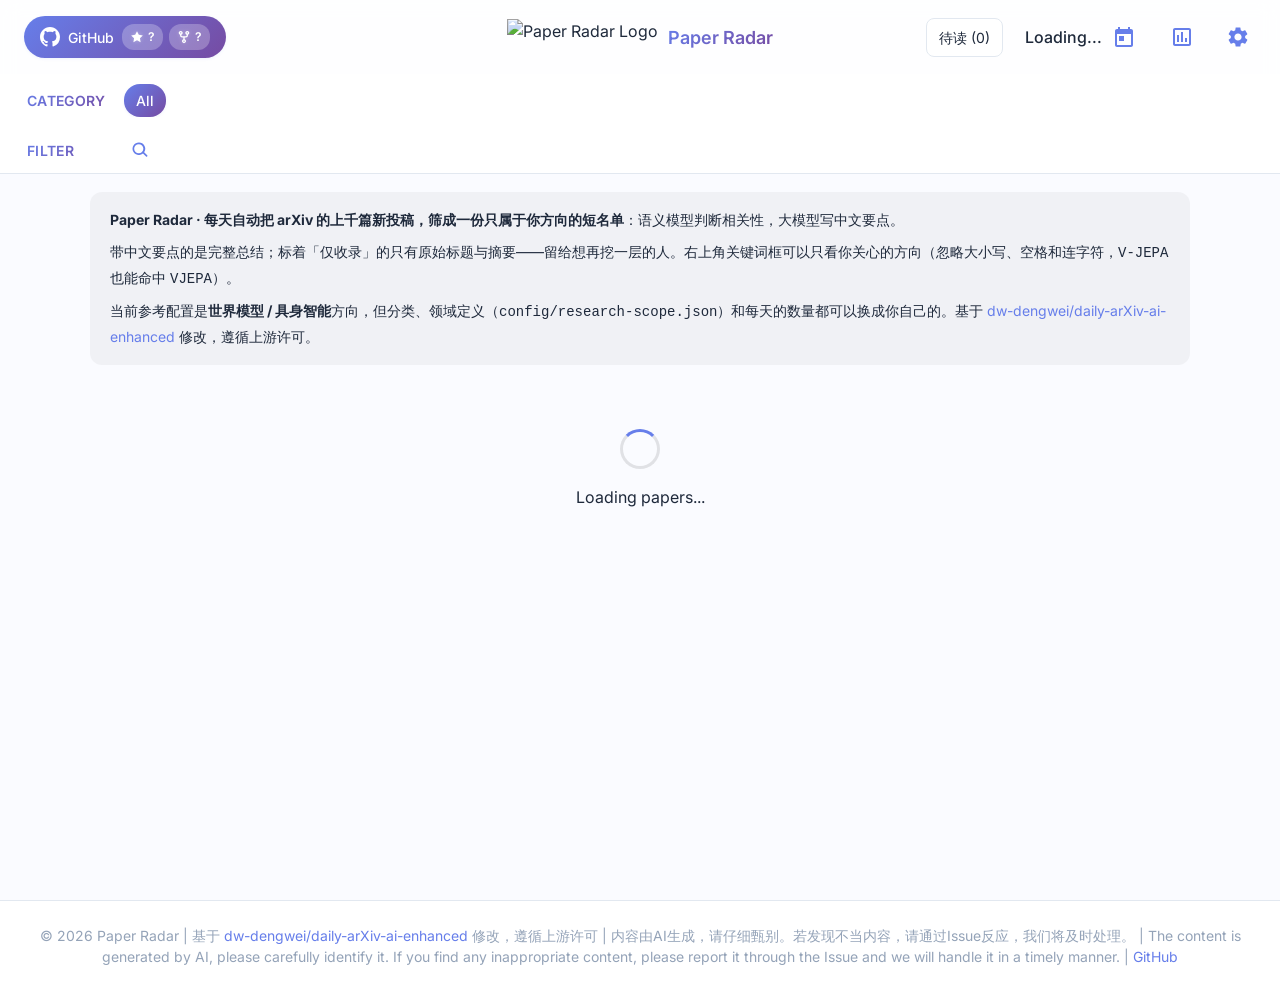
==== index.html @ 8d4061c7 "feat: Zotero batch export with preserved bibliography metadata and JSON backups" ====
<!DOCTYPE html>
<html lang="zh-CN">
<head>
    <meta charset="UTF-8">
    <meta name="viewport" content="width=device-width, initial-scale=1.0">
    <meta name="description" content="daily arxiv ai-enhanced">
    <title>Paper Radar · 每日 arXiv 精选</title>
    <link rel="icon" type="image/png" href="assets/logo2-removebg-preview.png">
    <link rel="shortcut icon" type="image/png" href="assets/logo2-removebg-preview.png">
    <link rel="stylesheet" href="css/styles.css">
    <link rel="stylesheet" href="css/reading-list.css?v=1">
    <link rel="stylesheet" href="https://fonts.googleapis.com/css2?family=Inter:wght@300;400;500;600;700&display=swap">
    <link rel="stylesheet" href="https://cdn.jsdelivr.net/npm/flatpickr/dist/flatpickr.min.css">
    <script src="https://cdn.jsdelivr.net/npm/flatpickr"></script>

    <!-- Authentication Scripts -->
    <script src="js/auth-config.js"></script>
    <script src="js/auth.js"></script>
    <!-- Data Source Configuration -->
    <script src="js/data-config.js"></script>
    <script>
        // Check authentication on page load
        Auth.requireAuth();

        // Show logout button only if password protection is enabled
        document.addEventListener('DOMContentLoaded', function() {
            const logoutButton = document.getElementById('logoutButton');
            if (logoutButton && Auth.isPasswordEnabled()) {
                logoutButton.style.display = '';
            }
        });
    </script>

    <script>
        window.onerror = function(message, source, lineno, colno, error) {
            const errorDiv = document.createElement('div');
            errorDiv.style.position = 'fixed';
            errorDiv.style.bottom = '10px';
            errorDiv.style.left = '10px';
            errorDiv.style.backgroundColor = 'rgba(255, 0, 0, 0.8)';
            errorDiv.style.color = 'white';
            errorDiv.style.padding = '10px';
            errorDiv.style.borderRadius = '5px';
            errorDiv.style.zIndex = '10000';
            errorDiv.style.maxWidth = '80%';
            errorDiv.textContent = `错误: ${message} (${source}:${lineno}:${colno})`;
            document.body.appendChild(errorDiv);
            
            setTimeout(() => errorDiv.remove(), 5000);
            
            return false;
        };
    </script>
</head>
<body>
    <div class="app-container">
        <header>
            <div class="header-content">
                <div class="header-left">
                    <a href="https://github.com/lai1z/Paper-Radar" target="_blank" class="github-button">
                        <svg height="20" width="20" viewBox="0 0 16 16" fill="currentColor" xmlns="http://www.w3.org/2000/svg">
                            <path fill-rule="evenodd" d="M8 0C3.58 0 0 3.58 0 8c0 3.54 2.29 6.53 5.47 7.59.4.07.55-.17.55-.38 0-.19-.01-.82-.01-1.49-2.01.37-2.53-.49-2.69-.94-.09-.23-.48-.94-.82-1.13-.28-.15-.68-.52-.01-.53.63-.01 1.08.58 1.23.82.72 1.21 1.87.87 2.33.66.07-.52.28-.87.51-1.07-1.78-.2-3.64-.89-3.64-3.95 0-.87.31-1.59.82-2.15-.08-.2-.36-1.02.08-2.12 0 0 .67-.21 2.2.82.64-.18 1.32-.27 2-.27.68 0 1.36.09 2 .27 1.53-1.04 2.2-.82 2.2-.82.44 1.1.16 1.92.08 2.12.51.56.82 1.27.82 2.15 0 3.07-1.87 3.75-3.65 3.95.29.25.54.73.54 1.48 0 1.07-.01 1.93-.01 2.2 0 .21.15.46.55.38A8.013 8.013 0 0016 8c0-4.42-3.58-8-8-8z"></path>
                        </svg>
                        <span class="github-text">GitHub</span>
                        <div class="github-stats">
                            <div class="star-badge">
                                <svg width="14" height="14" viewBox="0 0 24 24" fill="currentColor">
                                    <path d="M12 2l3.09 6.26L22 9.27l-5 4.87 1.18 6.88L12 17.77l-6.18 3.25L7 14.14 2 9.27l6.91-1.01L12 2z"/>
                                </svg>
                                <span class="star-count" id="starCount">-</span>
                            </div>
                            <div class="fork-badge">
                                <svg width="14" height="14" viewBox="0 0 16 16" fill="currentColor">
                                    <path d="M5 5.372v.878c0 .414.336.75.75.75h4.5a.75.75 0 0 0 .75-.75v-.878a2.25 2.25 0 1 1 1.5 0v.878a2.25 2.25 0 0 1-2.25 2.25h-1.5v2.128a2.251 2.251 0 1 1-1.5 0V8.5h-1.5A2.25 2.25 0 0 1 3.5 6.25v-.878a2.25 2.25 0 1 1 1.5 0ZM5 3.25a.75.75 0 1 0-1.5 0 .75.75 0 0 0 1.5 0Zm6.75.75a.75.75 0 1 0 0-1.5.75.75 0 0 0 0 1.5Zm-3 8.75a.75.75 0 1 0-1.5 0 .75.75 0 0 0 1.5 0Z"/>
                                </svg>
                                <span class="fork-count" id="forkCount">-</span>
                            </div>
                        </div>
                    </a>
                </div>
                
                <div class="header-center">
                    <a href="index.html" class="site-logo">
                        <img src="assets/logo2-removebg-preview.png" alt="Paper Radar Logo" class="logo-image">
                        <span class="site-title">Paper Radar</span>
                    </a>
                </div>
                
                <div class="header-controls">
                    <div class="date-selector">
                        <div class="date-display">
                            <span id="currentDate">Loading...</span>
                            <button id="calendarButton" class="icon-button">
                                <svg width="24" height="24" viewBox="0 0 24 24" fill="none" xmlns="http://www.w3.org/2000/svg">
                                    <path d="M19 4H18V2H16V4H8V2H6V4H5C3.89 4 3.01 4.9 3.01 6L3 20C3 21.1 3.89 22 5 22H19C20.1 22 21 21.1 21 20V6C21 4.9 20.1 4 19 4ZM19 20H5V9H19V20ZM7 11H12V16H7V11Z" fill="currentColor"/>
                                </svg>
                            </button>
                        </div>
                    </div>
                    <a href="statistic.html" class="icon-button" title="Statistics">
                        <svg width="24" height="24" viewBox="0 0 24 24" fill="none" xmlns="http://www.w3.org/2000/svg">
                            <path d="M9 17H7V10H9V17ZM13 17H11V7H13V17ZM17 17H15V13H17V17ZM19 19H5V5H19V19.1V19ZM19 3H5C3.9 3 3 3.9 3 5V19C3 20.1 3.9 21 5 21H19C20.1 21 21 20.1 21 19V5C21 3.9 20.1 3 19 3Z" fill="currentColor"/>
                        </svg>
                    </a>
                    <a href="settings.html" class="icon-button" title="Settings">
                        <svg width="24" height="24" viewBox="0 0 24 24" fill="none" xmlns="http://www.w3.org/2000/svg">
                            <path d="M19.14 12.94c.04-.3.06-.61.06-.94 0-.32-.02-.64-.07-.94l2.03-1.58c.18-.14.23-.41.12-.61l-1.92-3.32c-.12-.22-.37-.29-.59-.22l-2.39.96c-.5-.38-1.03-.7-1.62-.94l-.36-2.54c-.04-.24-.24-.41-.48-.41h-3.84c-.24 0-.43.17-.47.41l-.36 2.54c-.59.24-1.13.57-1.62.94l-2.39-.96c-.22-.08-.47 0-.59.22L2.74 8.87c-.12.21-.08.47.12.61l2.03 1.58c-.05.3-.09.63-.09.94s.02.64.07.94l-2.03 1.58c-.18.14-.23.41-.12.61l1.92 3.32c.12.22.37.29.59.22l2.39-.96c.5.38 1.03.7 1.62.94l.36 2.54c.05.24.24.41.48.41h3.84c.24 0 .44-.17.47-.41l.36-2.54c.59-.24 1.13-.56 1.62-.94l2.39.96c.22.08.47 0 .59-.22l1.92-3.32c.12-.22.07-.47-.12-.61l-2.01-1.58zM12 15.6c-1.98 0-3.6-1.62-3.6-3.6s1.62-3.6 3.6-3.6 3.6 1.62 3.6 3.6-1.62 3.6-3.6 3.6z" fill="currentColor"/>
                        </svg>
                    </a>
                    <button id="logoutButton" onclick="Auth.logout()" class="icon-button" title="Logout" style="border: none; background: transparent; cursor: pointer; color: #e74c3c; display: none;">
                        <svg width="24" height="24" viewBox="0 0 24 24" fill="none" xmlns="http://www.w3.org/2000/svg">
                            <path d="M17 7L15.59 8.41L18.17 11H8V13H18.17L15.59 15.59L17 17L22 12L17 7ZM4 5H12V3H4C2.9 3 2 3.9 2 5V19C2 20.1 2.9 21 4 21H12V19H4V5Z" fill="currentColor"/>
                        </svg>
                    </button>
                    <!-- <div class="view-controls">
                        <button id="toggleView" class="button">
                            <span class="view-icon">
                                <svg width="24" height="24" viewBox="0 0 24 24" fill="none" xmlns="http://www.w3.org/2000/svg">
                                    <path d="M4 11H9V5H4V11ZM4 18H9V12H4V18ZM10 18H15V12H10V18ZM16 18H21V12H16V18ZM10 11H15V5H10V11ZM16 5V11H21V5H16Z" fill="currentColor"/>
                                </svg>
                            </span>
                            <span>View</span>
                        </button>
                    </div> -->
                </div>
            </div>
            <div class="category-nav">
                <div class="category-label-container">
                    <span class="category-nav-label">Category</span>
                    <div class="category-scroll">
                        <button class="category-button active" data-category="all">All</button>
                        <!-- 分类按钮将通过 JavaScript 动态生成 -->
                    </div>
                </div>
                <!-- Filter Tag Container -->
                <div class="filter-label-container">
                    <span class="filter-nav-label">Filter</span>
                    <!-- Text Search (magnifier-triggered) -->
                    <div id="textSearchContainer" class="text-search">
                        <button id="textSearchToggle" class="icon-button" title="Search">
                            <svg width="20" height="20" viewBox="0 0 24 24" fill="none" xmlns="http://www.w3.org/2000/svg">
                                <path d="M10.5 3a7.5 7.5 0 105.07 13.07l3.68 3.68a1 1 0 001.41-1.41l-3.68-3.68A7.5 7.5 0 0010.5 3zm0 2a5.5 5.5 0 110 11 5.5 5.5 0 010-11z" fill="currentColor"/>
                            </svg>
                        </button>
                        <div class="search-input-wrapper" style="display: none;">
                            <input id="textSearchInput" type="text" placeholder="Type to search..." aria-label="Search" />
                            <button id="textSearchClear" class="clear-x" title="Clear" style="display: none;">×</button>
                        </div>
                    </div>
                    <div class="filter-scroll" id="filterTags">
                        <!-- Authors and Keywords will be dynamically added here -->
                    </div>
                </div>
            </div>
        </header>

        <!-- 项目介绍 / Project intro -->
        <section class="project-intro" style="max-width: 1100px; margin: 18px auto 0; padding: 16px 20px; border-radius: 12px; background: rgba(127,127,127,0.08); line-height: 1.7; font-size: 14px;">
            <p style="margin: 0 0 8px;"><strong>Paper Radar · 每天自动把 arXiv 的上千篇新投稿，筛成一份只属于你方向的短名单</strong>：语义模型判断相关性，大模型写中文要点。</p>
            <p style="margin: 0 0 8px;">带中文要点的是完整总结；标着「仅收录」的只有原始标题与摘要——留给想再挖一层的人。右上角关键词框可以只看你关心的方向（忽略大小写、空格和连字符，<code>V-JEPA</code> 也能命中 <code>VJEPA</code>）。</p>
            <p style="margin: 0;">当前参考配置是<strong>世界模型 / 具身智能</strong>方向，但分类、领域定义（<code>config/research-scope.json</code>）和每天的数量都可以换成你自己的。基于 <a href="https://github.com/dw-dengwei/daily-arXiv-ai-enhanced" target="_blank" rel="noopener">dw-dengwei/daily-arXiv-ai-enhanced</a> 修改，遵循上游许可。</p>
        </section>

        <main>
            <div class="date-picker-modal" id="datePickerModal">
                <div class="date-picker-content">
                    <div class="date-picker-body">
                        <h3 class="date-picker-title">Select Date</h3>
                        <div class="flatpickr-container">
                            <input type="text" id="datepicker" placeholder="Select Date" data-input>
                        </div>
                        <div class="date-range-selector">
                            <span class="toggle-label">Range</span>
                            <label class="toggle-switch">
                                <input type="checkbox" id="dateRangeMode">
                                <span class="toggle-slider"></span>
                            </label>
                        </div>
                    </div>
                </div>
            </div>

            <div class="paper-container" id="paperContainer">
                <div class="loading-container">
                    <div class="loading-spinner"></div>
                    <p>Loading papers...</p>
                </div>
            </div>
        </main>

        <div class="paper-modal" id="paperModal">
            <div class="paper-modal-content">
                <div class="paper-modal-header">
                    <h2 id="modalTitle">Details</h2>
                    <button id="closeModal" class="icon-button">
                        <svg width="24" height="24" viewBox="0 0 24 24" fill="none" xmlns="http://www.w3.org/2000/svg">
                            <path d="M19 6.41L17.59 5L12 10.59L6.41 5L5 6.41L10.59 12L5 17.59L6.41 19L12 13.41L17.59 19L19 17.59L13.41 12L19 6.41Z" fill="currentColor"/>
                        </svg>
                    </button>
                </div>
                <div class="paper-modal-body" id="modalBody">
                </div>
                <div class="paper-modal-footer">
                    <div class="paper-navigation">
                        <span class="navigation-hint">← → to navigate • space for random</span>
                        <span id="paperPosition" class="paper-position">-</span>
                    </div>
                    <div class="paper-modal-buttons">
                    <a id="kimiChatLink" href="#" target="_blank" class="button icon-button" title="Open in KimiChat">
                        <svg width="24" height="24" viewBox="0 0 24 24" fill="none" xmlns="http://www.w3.org/2000/svg">
                            <text x="4" y="17" fill="#a42c25" font-family="Arial" font-weight="bold" font-size="14">AI</text>
                        </svg>
                    </a>
                    <a id="pdfLink" href="#" target="_blank" class="button icon-button" title="Open PDF">
                        <svg width="24" height="24" viewBox="0 0 24 24" fill="none" xmlns="http://www.w3.org/2000/svg">
                            <path d="M20 2H8C6.9 2 6 2.9 6 4V16C6 17.1 6.9 18 8 18H20C21.1 18 22 17.1 22 16V4C22 2.9 21.1 2 20 2ZM20 16H8V4H20V16ZM4 6H2V20C2 21.1 2.9 22 4 22H18V20H4V6ZM16 12V9C16 8.45 15.55 8 15 8H13V13H15C15.55 13 16 12.55 16 12ZM14 9H15V12H14V9ZM18 11H19V10H18V9H19V8H17V13H18V11ZM10 11H11C11.55 11 12 10.55 12 10V9C12 8.45 11.55 8 11 8H9V13H10V11ZM10 9H11V10H10V9Z" fill="#a42c25"/>
                        </svg>
                    </a>
                    <a id="htmlLink" href="#" target="_blank" class="button icon-button" title="Open HTML">
                        <svg width="24" height="24" viewBox="0 0 24 24" fill="none" xmlns="http://www.w3.org/2000/svg">
                            <path d="M7 17L3 12L7 7M17 17L21 12L17 7M14 5L10 19" stroke="#a42c25" stroke-width="2" stroke-linecap="round" stroke-linejoin="round"/>
                        </svg>
                    </a>
                    <a id="githubLink" href="#" target="_blank" class="button icon-button" title="Open GitHub" style="display: none;">
                        <svg width="24" height="24" viewBox="0 0 24 24" fill="none" xmlns="http://www.w3.org/2000/svg">
                            <path fill-rule="evenodd" clip-rule="evenodd" d="M12 2C6.477 2 2 6.484 2 12.017c0 4.425 2.865 8.18 6.839 9.504.5.092.682-.217.682-.483 0-.237-.008-.868-.013-1.703-2.782.605-3.369-1.343-3.369-1.343-.454-1.158-1.11-1.466-1.11-1.466-.908-.62.069-.608.069-.608 1.003.07 1.531 1.032 1.531 1.032.892 1.53 2.341 1.088 2.91.832.092-.647.35-1.088.636-1.338-2.22-.253-4.555-1.113-4.555-4.951 0-1.093.39-1.988 1.029-2.688-.103-.253-.446-1.272.098-2.65 0 0 .84-.27 2.75 1.026A9.564 9.564 0 0112 6.844c.85.004 1.705.115 2.504.337 1.909-1.296 2.747-1.027 2.747-1.027.546 1.379.202 2.398.1 2.651.64.7 1.028 1.595 1.028 2.688 0 3.848-2.339 4.695-4.566 4.943.359.309.678.92.678 1.855 0 1.338-.012 2.419-.012 2.747 0 .268.18.58.688.482A10.019 10.019 0 0022 12.017C22 6.484 17.522 2 12 2z" fill="#a42c25"/>
                        </svg>
                    </a>
                    <a id="paperLink" href="#" target="_blank" class="button icon-button primary" title="Open in arXiv">
                        <svg width="24" height="24" viewBox="0 0 246.978 110.119" fill="none" xmlns="http://www.w3.org/2000/svg">
                            <path d="M134.811 46.23l24.36-29.89c1.492-1.989 2.2-3.03 1.492-4.723a5.142 5.142 0 0 0-4.481-3.161h0a4.024 4.024 0 0 0-3.008 1.108L127.035 37.824zM168.108 102.071l-32.363-38.283-.972 1.033-7.789-9.214-7.743-9.357-4.695 5.076a4.769 4.769 0 0 0 .015 6.53l47.786 51.074a3.913 3.913 0 0 0 3.137 1.192 4.394 4.394 0 0 0 4.027-2.818c.724-1.73-.076-3.441-1.403-5.233zM121.05 64.817l6.052 6.485-26.553 28.128a2.98 2.98 0 0 1-2.275 1.194 3.449 3.449 0 0 1-3.241-2.144c-.513-1.231.166-3.15 1.122-4.168l.023-.024.021-.026 24.851-29.448m-.047-1.882l-25.76 30.524c-1.286 1.372-2.084 3.777-1.365 5.5a4.705 4.705 0 0 0 4.4 2.914 4.191 4.191 0 0 0 3.161-1.563l27.382-29.007-7.814-8.372zM69.406 31.884c1.859 0 3.1 1.24 3.985 3.453 1.062-2.213 2.568-3.453 4.694-3.453h14.878a4.062 4.062 0 0 1 4.074 4.074v7.828c0 2.656-1.327 4.074-4.074 4.074-2.656 0-4.074-1.418-4.074-4.074V40.03H78.35a2.411 2.411 0 0 0-2.656 2.745v27.188h10.007c2.658 0 4.074 1.329 4.074 4.074s-1.416 4.074-4.074 4.074H59.311c-2.659 0-3.986-1.328-3.986-4.074s1.327-4.074 3.986-4.074h8.236V40.03h-7.263c-2.656 0-3.985-1.329-3.985-4.074 0-2.658 1.329-4.074 3.985-4.074zM181.068 31.884c2.656 0 4.074 1.416 4.074 4.074v34.007h10.1c2.746 0 4.074 1.329 4.074 4.074s-1.328 4.074-4.074 4.074h-28.607c-2.656 0-4.074-1.328-4.074-4.074s1.418-4.074 4.074-4.074h10.362V40.03h-8.533c-2.744 0-4.073-1.329-4.073-4.074 0-2.658 1.329-4.074 4.073-4.074zm4.22-17.615a5.859 5.859 0 1 1-5.819-5.819 5.9 5.9 0 0 1 5.819 5.819zM246.978 35.958a4.589 4.589 0 0 1-.267 1.594L231.835 75.63a3.722 3.722 0 0 1-3.721 2.48h-5.933a3.689 3.689 0 0 1-3.808-2.48l-15.055-38.081a3.23 3.23 0 0 1-.355-1.594 4.084 4.084 0 0 1 4.164-4.074 3.8 3.8 0 0 1 3.718 2.656l14.348 36.134 13.9-36.134a3.8 3.8 0 0 1 3.72-2.656 4.084 4.084 0 0 1 4.165 4.077zM32.445 31.884c5.018 0 8.206 3.312 8.206 8.4v37.831H5.143A4.813 4.813 0 0 1 0 73.186V60.157a8.256 8.256 0 0 1 7-8.148l25.507-3.572v-8.4H4.141A4.014 4.014 0 0 1 0 35.958c0-2.87 2.143-4.074 4.355-4.074zm.059 38.081V56.672l-24.354 3.4v9.9zM90.373 1.25h.077c1 .024 2.236 1.245 2.589 1.669l.023.028.024.026 46.664 50.433a3.173 3.173 0 0 1-.034 4.336l-4.893 5.2-6.876-8.134L88.487 7.13c-1.508-2.166-1.617-2.836-1.191-3.858a3.353 3.353 0 0 1 3.077-2.02m0-1.25a4.606 4.606 0 0 0-4.231 2.789c-.705 1.692-.2 2.88 1.349 5.1l39.493 47.722 7.789 9.214 5.853-6.221a4.417 4.417 0 0 0 .042-6.042L94.004 2.13S92.291.05 90.48.006z" fill="#a42c25"/>
                        </svg>
                    </a>
                    </div>
                </div>
            </div>
        </div>
    </div>
    
    <footer>
        <div class="footer-content">
            <p>&copy; 2026 Paper Radar | 基于 <a href="https://github.com/dw-dengwei/daily-arXiv-ai-enhanced" target="_blank">dw-dengwei/daily-arXiv-ai-enhanced</a> 修改，遵循上游许可 | 内容由AI生成，请仔细甄别。若发现不当内容，请通过Issue反应，我们将及时处理。 | The content is generated by AI, please carefully identify it. If you find any inappropriate content, please report it through the Issue and we will handle it in a timely manner. | <a href="https://github.com/lai1z/Paper-Radar" target="_blank">GitHub</a></p>
        </div>
    </footer>

    <!-- 回到顶部按钮 -->
    <button id="backToTop" class="back-to-top" title="back to top">
        <svg width="24" height="24" viewBox="0 0 24 24" fill="none" xmlns="http://www.w3.org/2000/svg">
            <path d="M7 14L12 9L17 14" stroke="currentColor" stroke-width="2" stroke-linecap="round" stroke-linejoin="round"/>
        </svg>
    </button>

    <script src="js/zotero-export.js?v=1"></script>
    <script src="js/reading-list.js?v=zotero-1"></script>
    <script src="js/app.js?v=zotero-1"></script>
</body>
</html>
---- css/styles.css ----
/* 基础样式 */
:root {
  --primary-color: #667eea;
  --secondary-color: #764ba2;
  --accent-color: #6d2dad;
  --gradient-primary: linear-gradient(135deg, #667eea 0%, #764ba2 100%);
  --gradient-light: linear-gradient(135deg, #e0e7ff 0%, #f3e8ff 100%);
  --background-color: #fafbff;
  --card-bg-color: #ffffff;
  --background-hover: #f1f5f9;
  --text-color: #1e293b;
  --text-secondary: #475569;
  --text-tertiary: #94a3b8;
  --border-color: #e2e8f0;
  --border-accent: rgba(102, 126, 234, 0.2);
  --shadow-sm: 0 1px 3px rgba(102, 126, 234, 0.1);
  --shadow-md: 0 4px 15px rgba(102, 126, 234, 0.15);
  --shadow-lg: 0 8px 25px rgba(102, 126, 234, 0.2);
  --radius-sm: 8px;
  --radius-md: 12px;
  --transition: all 0.2s ease;
  --match-highlight: rgba(255, 223, 77, 0.22); /* 更明显的浅黄色背景 */
  --gold-color: #ffd700;
  --gold-dark: #d4af37;
  --gold-gradient: linear-gradient(135deg, #ffd700 0%, #d4af37 100%);
  --author-color: #10b981;
  --author-gradient: linear-gradient(135deg, #10b981 0%, #059669 100%);
  --keyword-color: #8b5cf6;
  --keyword-gradient: linear-gradient(135deg, #8b5cf6 0%, #7c3aed 100%);
}

* {
  margin: 0;
  padding: 0;
  box-sizing: border-box;
}

body {
  font-family: 'Inter', -apple-system, BlinkMacSystemFont, 'Segoe UI', Roboto, Helvetica, Arial, sans-serif;
  background-color: var(--background-color);
  color: var(--text-color);
  line-height: 1.5;
  -webkit-font-smoothing: antialiased;
  -moz-osx-font-smoothing: grayscale;
}

a {
  color: var(--primary-color);
  text-decoration: none;
}

a:hover {
  text-decoration: underline;
}

button {
  cursor: pointer;
  border: none;
  background: none;
  font: inherit;
  color: inherit;
}

.button {
  display: inline-flex;
  align-items: center;
  justify-content: center;
  gap: 8px;
  padding: 8px 16px;
  border-radius: var(--radius-sm);
  font-weight: 500;
  transition: var(--transition);
  background-color: var(--background-hover);
}

.button:hover {
  background-color: var(--border-color);
}

.button.primary {
  background: var(--gradient-primary);
  color: white;
  box-shadow: var(--shadow-sm);
}

.button.primary:hover {
  box-shadow: var(--shadow-md);
  transform: translateY(-1px);
}

.icon-button {
  display: flex;
  align-items: center;
  justify-content: center;
  width: 36px;
  height: 36px;
  border-radius: 50%;
  transition: var(--transition);
  color: var(--primary-color);
}

.icon-button:hover {
  background-color: rgba(102, 126, 234, 0.1);
}

/* 视图控制按钮样式 */
.view-controls {
  display: flex;
  align-items: center;
  gap: 4px;
}

.view-icon {
  display: flex;
  align-items: center;
  justify-content: center;
  margin-right: 2px;
  color: var(--primary-color);
  font-size: 14px;
}

.view-controls .button {
  border: 1px solid var(--border-accent);
  background-color: rgba(102, 126, 234, 0.05);
  padding: 4px 10px;
  font-size: 13px;
}

.view-controls .button:hover {
  background-color: rgba(102, 126, 234, 0.1);
}

.view-controls .button.active {
  background-color: rgba(102, 126, 234, 0.15);
  border-color: var(--primary-color);
  color: var(--primary-color);
  font-weight: 500;
}

/* 布局容器 */
.app-container {
  display: flex;
  flex-direction: column;
  min-height: 100vh;
}

/* 页头 */
header {
  position: sticky;
  top: 0;
  z-index: 100;
  background-color: rgba(255, 255, 255, 0.8);
  backdrop-filter: blur(10px);
  -webkit-backdrop-filter: blur(10px);
  border-bottom: 1px solid var(--border-color);
}

.header-content {
  display: flex;
  justify-content: space-between;
  align-items: center;
  padding: 16px 24px;
  max-width: 1440px;
  margin: 0 auto;
  width: 100%;
}

.header-left {
  display: flex;
  align-items: center;
  gap: 16px;
}

.header-center {
  display: flex;
  align-items: center;
  justify-content: center;
  position: absolute;
  left: 50%;
  transform: translateX(-50%);
}

.site-logo {
  display: flex;
  align-items: center;
  gap: 10px;
  text-decoration: none !important;
  color: var(--text-color);
  transition: var(--transition);
}

.site-logo:hover {
  text-decoration: none;
  opacity: 0.9;
}

.logo-image {
  height: 36px;
  width: auto;
}

.site-title {
  font-size: 18px;
  font-weight: 600;
  background: var(--gradient-primary);
  -webkit-background-clip: text;
  -webkit-text-fill-color: transparent;
  background-clip: text;
}

.header-content h1 {
  font-size: 20px;
  font-weight: 600;
}

.github-button {
  display: flex;
  align-items: center;
  gap: 8px;
  padding: 8px 16px;
  border-radius: 24px;
  background: var(--gradient-primary);
  color: white;
  font-size: 14px;
  font-weight: 500;
  transition: var(--transition);
  text-decoration: none !important;
  box-shadow: var(--shadow-sm);
}

.github-button:hover {
  background: var(--gradient-primary);
  text-decoration: none !important;
  transform: translateY(-1px);
  color: white;
  box-shadow: var(--shadow-md);
}

.github-button svg {
  fill: white;
}

.github-text {
  font-weight: 500;
}

.github-stats {
  display: flex;
  gap: 6px;
}

.star-badge,
.fork-badge {
  display: flex;
  align-items: center;
  gap: 4px;
  background-color: rgba(255, 255, 255, 0.25);
  border-radius: 12px;
  padding: 4px 8px;
  font-size: 12px;
  font-weight: 600;
}

.star-badge svg {
  fill: white;
  filter: drop-shadow(0 0 2px rgba(255, 255, 255, 0.3));
}

.fork-badge svg {
  fill: white;
  filter: drop-shadow(0 0 2px rgba(255, 255, 255, 0.3));
}

.star-count,
.fork-count {
  color: white;
  font-weight: 600;
}

.header-controls {
  display: flex;
  align-items: center;
  gap: 20px;
}

.date-selector {
  display: flex;
  align-items: center;
  gap: 8px;
  border-radius: var(--radius-sm);
  padding: 2px;
}

.date-display {
  display: flex;
  align-items: center;
  gap: 4px;
  font-weight: 500;
  color: var(--text-color);
}

/* 类别导航栏 */
.category-nav {
  background-color: rgba(255, 255, 255, 0.8);
  backdrop-filter: blur(10px);
  -webkit-backdrop-filter: blur(10px);
  position: sticky;
  top: 70px;
  z-index: 10;
  display: flex;
  flex-direction: column;
  align-items: center; /* 居中显示 */
}

.category-nav::-webkit-scrollbar {
  display: none;
}

.category-label-container {
  display: flex;
  align-items: center;
  max-width: 1440px; /* 与main容器的max-width相同 */
  width: 100%;
  padding: 10px 24px 5px 24px; /* 减少上下内边距 */
  margin: 0 auto; /* 居中显示 */
  position: relative;
}

.category-nav-label, .filter-nav-label {
  font-weight: 600;
  background: var(--gradient-primary);
  -webkit-background-clip: text;
  -webkit-text-fill-color: transparent;
  background-clip: text;
  margin-right: 8px; /* 减少右侧间距 */
  white-space: nowrap;
  min-width: 90px; /* 减少宽度从120px到90px */
  letter-spacing: 0.3px; /* 减少字母间距 */
  font-size: 14px; /* 减小字体大小 */
  text-transform: uppercase;
  opacity: 1; /* 增加不透明度 */
  position: relative;
  z-index: 1;
  padding-left: 3px; /* 减少左侧内边距 */
}

/* 删除装饰线的CSS规则 */
.category-nav-label::after, .keyword-nav-label::after {
  content: none; /* 移除装饰线 */
}

.category-scroll {
  display: flex;
  overflow-x: auto;
  gap: 10px;
  -ms-overflow-style: none;
  scrollbar-width: none;
  width: 100%;
  justify-content: flex-start; /* 改为左对齐 */
  flex-wrap: nowrap; /* 禁止换行 */
  white-space: nowrap; /* 确保内容不会换行 */
  /* 添加鼠标滚轮横向滚动支持 */
  overflow-y: hidden;
}

.filter-scroll {
  display: flex;
  overflow-x: auto;
  gap: 10px;
  -ms-overflow-style: none;
  scrollbar-width: none;
  width: 100%;
  justify-content: flex-start; /* 改为左对齐 */
  flex-wrap: nowrap; /* 禁止换行 */
  white-space: nowrap; /* 确保内容不会换行 */
  /* 添加鼠标滚轮横向滚动支持 */
  overflow-y: hidden;
}

/* Text search UI */
.text-search {
  display: inline-flex;
  align-items: center;
  gap: 8px;
  margin-right: 8px;
}

.text-search .search-input-wrapper {
  display: inline-flex;
  align-items: center;
  gap: 6px;
  background-color: var(--background-hover);
  border: 1px solid var(--border-accent);
  border-radius: 16px;
  padding: 4px 8px;
}

#textSearchInput {
  border: none;
  outline: none;
  background: transparent;
  font-size: 14px;
  color: var(--text-color);
  width: 220px;
}

.text-search .clear-x {
  width: 22px;
  height: 22px;
  border-radius: 50%;
  background-color: rgba(0,0,0,0.08);
  color: var(--text-secondary);
  display: inline-flex;
  align-items: center;
  justify-content: center;
}

.text-search .clear-x:hover {
  background-color: rgba(0,0,0,0.14);
}

.filter-scroll::-webkit-scrollbar {
  display: none;
}

.filter-label-container {
  display: flex;
  align-items: center;
  max-width: 1440px; /* 与main容器的max-width相同 */
  width: 100%;
  padding: 10px 24px 5px 24px; /* 与category标签容器保持一致 */
  margin: 0 auto; /* 居中显示 */
  position: relative;
}

.category-button {
  display: inline-flex;
  align-items: center;
  justify-content: center;
  flex-shrink: 0;
  padding: 6px 12px;
  background-color: var(--background-hover);
  border-radius: 16px;
  font-size: 14px;
  font-weight: 500;
  color: var(--text-secondary);
  transition: var(--transition);
  white-space: nowrap;
  margin: 0 2px;
  box-shadow: 0 1px 2px rgba(0, 0, 0, 0.04);
}

.keyword-tag {
  display: inline-flex;
  align-items: center;
  justify-content: center;
  flex-shrink: 0;
  padding: 6px 12px;
  background-color: var(--background-hover);
  border-radius: 16px;
  font-size: 14px;
  font-weight: 500;
  color: var(--text-secondary);
  transition: var(--transition);
  white-space: nowrap;
  cursor: pointer;
  margin: 0 2px;
  box-shadow: 0 1px 2px rgba(0, 0, 0, 0.04);
}

.category-count {
  display: inline-flex;
  align-items: center;
  justify-content: center;
  margin-left: 6px;
  min-width: 20px;
  height: 20px;
  background-color: rgba(0, 0, 0, 0.05);
  border-radius: 10px;
  font-size: 12px;
  padding: 0 6px;
  transition: var(--transition);
}

.category-button:hover {
  background-color: var(--border-color);
  color: var(--text-color);
}

.keyword-tag:hover {
  background-color: var(--border-color);
  color: var(--text-color);
}

.category-button.active {
  background: var(--gradient-primary);
  color: white;
  box-shadow: var(--shadow-sm);
}

/* 作者按钮样式 */
.author-button {
  background-color: rgba(102, 126, 234, 0.08); /* primary tint */
  color: var(--primary-color);
  border: 1px solid rgba(102, 126, 234, 0.25);
}

.author-button:hover {
  background-color: rgba(102, 126, 234, 0.12);
  border-color: rgba(102, 126, 234, 0.35);
}

.author-button.active {
  background: var(--gradient-primary);
  color: white;
  border-color: var(--primary-color);
  box-shadow: 0 2px 8px rgba(102, 126, 234, 0.25);
}

/* 关键词按钮样式 */
.keyword-button {
  background-color: rgba(167, 139, 250, 0.10); /* accent tint */
  color: var(--accent-color);
  border: 1px solid rgba(167, 139, 250, 0.25);
}

.keyword-button:hover {
  background-color: rgba(167, 139, 250, 0.14);
  border-color: rgba(167, 139, 250, 0.35);
}

.keyword-button.active {
  background: linear-gradient(135deg, var(--accent-color) 0%, var(--secondary-color) 100%);
  color: white;
  border-color: var(--accent-color);
  box-shadow: 0 2px 8px rgba(167, 139, 250, 0.25);
}

.keyword-tag.active {
  background: var(--gradient-primary);
  color: white;
  box-shadow: var(--shadow-sm);
}

.category-button.active .category-count {
  background-color: rgba(255, 255, 255, 0.3);
  color: #fff;
}

/* 标签动画效果 */
.keyword-tag.tag-appear,
.category-button.tag-appear {
  animation: tagAppear 0.3s ease;
}

.keyword-tag.tag-highlight,
.category-button.tag-highlight {
  animation: tagHighlight 1s ease;
}

@keyframes tagAppear {
  0% {
    opacity: 0;
    transform: translateY(10px);
  }
  100% {
    opacity: 1;
    transform: translateY(0);
  }
}

@keyframes tagHighlight {
  0% {
    transform: scale(1);
    box-shadow: 0 0 0 rgba(102, 126, 234, 0.4);
  }
  50% {
    transform: scale(1.05);
    box-shadow: 0 0 8px rgba(102, 126, 234, 0.6);
  }
  100% {
    transform: scale(1);
    box-shadow: 0 0 0 rgba(102, 126, 234, 0.4);
  }
}

/* 主要内容区域 */
main {
  flex: 1;
  padding: 0 24px 24px 24px; /* 修改上边距为0，保持左右下边距 */
  max-width: 1440px;
  margin: 0 auto;
  width: 100%;
}

/* 论文容器 - 网格视图 */
.paper-container {
  display: grid;
  grid-template-columns: repeat(auto-fill, minmax(350px, 1fr));
  gap: 30px;
  margin-top: 24px;
  align-items: flex-start;
}

/* 论文容器 - 列表视图 */
.paper-container.list-view {
  display: flex;
  flex-direction: column;
  gap: 20px;
}

/* 论文卡片 - 网格视图 */
.paper-card {
  background-color: var(--card-bg-color);
  border-radius: var(--radius-md);
  box-shadow: var(--shadow-sm);
  overflow: visible;
  transition: var(--transition);
  cursor: pointer;
  height: auto;
  min-height: 100%;
  display: flex;
  flex-direction: column;
  position: relative;
}

.paper-card:hover {
  box-shadow: var(--shadow-md);
  transform: translateY(-2px);
  background-color: var(--background-light);
}

.paper-card-header {
  padding: 16px;
  border-bottom: 1px solid var(--border-color);
}

.paper-card-title {
  font-size: 16px;
  font-weight: 600;
  margin-bottom: 12px;
  line-height: 1.5;
  overflow: visible;
}

.paper-card-authors {
  font-size: 14px;
  color: var(--text-secondary);
  margin-bottom: 12px;
  line-height: 1.4;
  overflow: visible;
}

/* 作者列表项样式 */
.paper-card-authors .author-item {
  display: inline;
  white-space: nowrap;
}

/* 作者省略号样式 */
.paper-card-authors .author-ellipsis {
  display: inline;
  color: var(--text-tertiary);
  font-weight: 500;
  margin: 0 2px;
  user-select: none;
}

.paper-card-categories {
  display: flex;
  flex-wrap: wrap;
  gap: 6px;
  margin-bottom: 6px;
}

.category-tag {
  font-size: 12px;
  padding: 2px 8px;
  border-radius: 12px;
  background-color: var(--background-hover);
  color: var(--text-secondary);
  border: 1px solid var(--border-accent);
}

.paper-card-body {
  padding: 20px;
  flex-grow: 1;
  display: flex;
  flex-direction: column;
}

.paper-card-summary {
  font-size: 14px;
  color: var(--text-secondary);
  line-height: 1.5;
  overflow: visible;
  margin-bottom: 20px;
  border-left: 3px solid var(--primary-color);
  padding-left: 12px;
  background-color: rgba(102, 126, 234, 0.05);
  padding: 12px;
  border-radius: 6px;
}

.paper-card-footer {
  margin-top: auto;
  display: flex;
  justify-content: space-between;
  align-items: center;
}

.paper-card-date {
  font-size: 12px;
  color: var(--text-tertiary);
}

.paper-card-link {
  font-size: 14px;
  color: var(--primary-color);
  font-weight: 500;
}

/* 论文卡片 - 列表视图 */
.list-view .paper-card {
  flex-direction: row;
  align-items: center;
  padding: 16px;
  gap: 20px;
}

.list-view .paper-card-header {
  padding: 0;
  border-bottom: none;
  flex: 1;
}

.list-view .paper-card-body {
  padding: 0;
  flex: 2;
}

.list-view .paper-card-footer {
  margin-top: 0;
  padding: 0;
  flex: 0 0 auto;
}

/* 论文详情模态框 */
.paper-modal {
  display: none;
  position: fixed;
  top: 0;
  left: 0;
  width: 100%;
  height: 100%;
  background-color: rgba(0, 0, 0, 0.5);
  z-index: 1000;
  overflow-y: auto;
  backdrop-filter: blur(5px);
  -webkit-backdrop-filter: blur(5px);
}

.paper-modal.active {
  display: flex;
  justify-content: center;
  align-items: flex-start;
}

.paper-modal-content {
  background-color: var(--card-bg-color);
  border-radius: var(--radius-md);
  box-shadow: var(--shadow-md);
  width: 90%;
  max-width: 800px;
  margin: 60px auto;
  max-height: calc(100vh - 120px);
  display: flex;
  flex-direction: column;
  animation: modalFadeIn 0.3s ease;
}

@keyframes modalFadeIn {
  from {
    opacity: 0;
    transform: translateY(20px);
  }
  to {
    opacity: 1;
    transform: translateY(0);
  }
}

.paper-modal-header {
  padding: 20px;
  border-bottom: 1px solid var(--border-color);
  display: flex;
  justify-content: space-between;
  align-items: center;
  position: relative;
}

.paper-modal-header h2 {
  font-size: 20px;
  font-weight: 600;
}

.paper-modal-body {
  padding: 20px;
  overflow-y: auto;
  flex: 1;
}

.paper-modal-body h3 {
  font-size: 18px;
  font-weight: 600;
  margin-bottom: 16px;
}

.paper-modal-body p {
  margin-bottom: 16px;
  line-height: 1.6;
}

.paper-modal-footer {
  display: flex;
  justify-content: space-between;
  align-items: center;
  gap: 8px;
  padding: 16px;
  border-top: 1px solid var(--border-color);
}

.paper-navigation {
  display: flex;
  flex-direction: column;
  align-items: flex-start;
  gap: 4px;
}

.paper-modal-buttons {
  display: flex;
  gap: 8px;
  align-items: center;
}

.paper-modal-footer .button.icon-button {
  width: 40px;
  height: 40px;
  padding: 8px;
  display: flex;
  align-items: center;
  justify-content: center;
  transition: all 0.2s ease;
  position: relative;
  border: none;
  background: none;
}

.paper-modal-footer .button.icon-button:not(.primary) {
  color: var(--text-primary);
}

.paper-modal-footer .button.icon-button:not(.primary):hover {
  color: var(--primary-color);
  transform: translateY(-1px);
}

/* Special styling for arXiv logo */
.paper-modal-footer #paperLink svg {
  width: 60px;
  height: 27px;
  margin: -2px -10px;
}

.paper-modal-footer .button.icon-button.primary {
  background: none;
}

.paper-modal-footer .button.icon-button.primary:hover {
  transform: translateY(-1px);
}

/* Tooltip styles */
.paper-modal-footer .button.icon-button::after {
  content: attr(title);
  position: absolute;
  bottom: 100%;
  left: 50%;
  transform: translateX(-50%);
  padding: 4px 8px;
  background-color: rgba(0, 0, 0, 0.8);
  color: white;
  font-size: 12px;
  border-radius: 4px;
  white-space: nowrap;
  opacity: 0;
  visibility: hidden;
  transition: all 0.2s ease;
  pointer-events: none;
  margin-bottom: 5px;
}

.paper-modal-footer .button.icon-button:hover::after {
  opacity: 1;
  visibility: visible;
}

.navigation-hint {
  font-size: 12px;
  color: var(--text-tertiary);
  font-weight: 500;
}

.paper-position {
  font-size: 14px;
  color: var(--text-secondary);
  font-weight: 600;
}

/* 日期选择器样式 */
.date-picker-modal {
  position: fixed;
  top: 0;
  left: 0;
  right: 0;
  bottom: 0;
  background-color: rgba(0, 0, 0, 0.5);
  display: flex;
  align-items: center;
  justify-content: center;
  z-index: 1000;
  opacity: 0;
  visibility: hidden;
  transition: var(--transition);
  backdrop-filter: blur(5px);
  -webkit-backdrop-filter: blur(5px);
  pointer-events: none;
}

.date-picker-modal.active {
  opacity: 1;
  visibility: visible;
  pointer-events: auto;
}

.date-picker-content {
  background-color: var(--card-bg-color);
  border-radius: var(--radius-md);
  box-shadow: 0 10px 25px rgba(0, 0, 0, 0.1);
  width: 100%;
  max-width: 360px;
  max-height: 90vh;
  overflow-y: auto;
  animation: modalFadeIn 0.3s ease forwards;
  padding: 24px;
  border: 1px solid rgba(0, 0, 0, 0.08);
}

.date-picker-header {
  display: flex;
  justify-content: space-between;
  align-items: center;
  padding: 16px 20px;
  border-bottom: 1px solid var(--border-color);
}

.date-picker-header h3 {
  font-size: 18px;
  font-weight: 600;
}

.date-picker-body {
  padding: 0;
}

.date-picker-title {
  font-size: 18px;
  font-weight: 600;
  margin: 0 0 16px 0;
  color: var(--primary-color);
  text-align: center;
}

.flatpickr-container {
  margin-bottom: 20px;
  width: 100%;
}

.flatpickr-container input {
  display: none;
}

/* Make flatpickr calendar take full width */
.flatpickr-calendar {
  width: 100% !important;
  max-width: 100% !important;
  padding: 0 !important;
  box-sizing: border-box !important;
  background: transparent !important;
  box-shadow: none !important;
  border: none !important;
}

.flatpickr-months {
  width: 100% !important;
  padding: 0;
  margin-bottom: 10px;
  background-color: transparent !important;
}

.flatpickr-month {
  background-color: transparent !important;
  color: var(--text-color) !important;
}

.flatpickr-current-month {
  padding: 0 !important;
  font-size: 18px !important;
  font-weight: 600 !important;
}

.flatpickr-monthDropdown-months {
  font-weight: 600 !important;
  color: var(--text-color) !important;
}

.flatpickr-prev-month, .flatpickr-next-month {
  padding: 5px !important;
  fill: var(--primary-color) !important;
  color: var(--primary-color) !important;
}

.flatpickr-prev-month:hover, .flatpickr-next-month:hover {
  background-color: rgba(0, 0, 0, 0.05) !important;
  border-radius: 50% !important;
}

.flatpickr-weekdays {
  width: 100% !important;
  background-color: transparent !important;
  margin-bottom: 5px;
}

.flatpickr-weekday {
  height: 28px;
  line-height: 28px;
  flex: 1;
  background-color: transparent !important;
  color: var(--text-secondary) !important;
  font-weight: 500 !important;
  font-size: 14px !important;
}

.flatpickr-days {
  width: 100% !important;
  display: flex !important;
  justify-content: center !important;
  background-color: transparent !important;
}

.dayContainer {
  width: 100% !important;
  min-width: 100% !important;
  max-width: 100% !important;
  display: flex !important;
  flex-wrap: wrap !important;
  /* justify-content: flex-start !important; */
  padding: 0 !important;
}

.flatpickr-day {
  margin: 2px;
  height: 36px !important;
  line-height: 36px !important;
  border-radius: 50% !important;
  /* max-width: 36px !important; */
  width: calc(100% / 7 ) !important;
  flex: 0 0 calc(100% / 7 ) !important;
  display: inline-flex !important;
  justify-content: center !important;
  align-items: center !important;
  box-sizing: border-box !important;
  font-weight: 400 !important;
  color: var(--text-color) !important;
  border: none !important;
}

.flatpickr-day.today {
  border: none !important;
  background-color: rgba(102, 126, 234, 0.1) !important;
  color: var(--primary-color) !important;
  font-weight: 600 !important;
}

.flatpickr-day.selected, 
.flatpickr-day.startRange, 
.flatpickr-day.endRange, 
.flatpickr-day.selected.inRange, 
.flatpickr-day.startRange.inRange, 
.flatpickr-day.endRange.inRange, 
.flatpickr-day.selected:focus, 
.flatpickr-day.startRange:focus, 
.flatpickr-day.endRange:focus, 
.flatpickr-day.selected:hover, 
.flatpickr-day.startRange:hover, 
.flatpickr-day.endRange:hover, 
.flatpickr-day.selected.prevMonthDay, 
.flatpickr-day.startRange.prevMonthDay, 
.flatpickr-day.endRange.prevMonthDay, 
.flatpickr-day.selected.nextMonthDay, 
.flatpickr-day.startRange.nextMonthDay, 
.flatpickr-day.endRange.nextMonthDay {
  background: var(--gradient-primary) !important;
  border-color: var(--primary-color) !important;
  color: white !important;
  font-weight: 600 !important;
  box-shadow: var(--shadow-sm) !important;
}

.flatpickr-day.inRange, 
.flatpickr-day.prevMonthDay.inRange, 
.flatpickr-day.nextMonthDay.inRange, 
.flatpickr-day.today.inRange, 
.flatpickr-day.prevMonthDay.today.inRange, 
.flatpickr-day.nextMonthDay.today.inRange {
  background: rgba(102, 126, 234, 0.15) !important;
  border-color: transparent !important;
  color: var(--text-color) !important;
  box-shadow: none !important;
}

.flatpickr-day:hover, 
.flatpickr-day.prevMonthDay:hover, 
.flatpickr-day.nextMonthDay:hover, 
.flatpickr-day:focus, 
.flatpickr-day.prevMonthDay:focus, 
.flatpickr-day.nextMonthDay:focus {
  background: rgba(0, 0, 0, 0.05) !important;
  border-color: transparent !important;
}

.flatpickr-day.flatpickr-disabled, 
.flatpickr-day.flatpickr-disabled:hover,
.flatpickr-day.prevMonthDay, 
.flatpickr-day.nextMonthDay, 
.flatpickr-day.notAllowed {
  color: rgba(57, 57, 57, 0.3) !important;
  background: transparent !important;
  cursor: not-allowed;
}

.date-range-selector {
  display: flex;
  align-items: center;
  justify-content: center;
  padding: 12px 0;
  border-top: 1px solid var(--border-color);
  background-color: rgba(0, 0, 0, 0.02);
  border-radius: 0 0 var(--radius-md) var(--radius-md);
  margin: 16px -24px -24px -24px;
}

.toggle-switch {
  position: relative;
  display: inline-block;
  width: 42px;
  height: 22px;
  margin: 0 10px;
}

.toggle-switch input {
  opacity: 0;
  width: 0;
  height: 0;
}

.toggle-slider {
  position: absolute;
  cursor: pointer;
  top: 0;
  left: 0;
  right: 0;
  bottom: 0;
  background-color: var(--border-color);
  transition: .3s;
  border-radius: 24px;
  box-shadow: inset 0 1px 3px rgba(0, 0, 0, 0.1);
}

.toggle-slider:before {
  position: absolute;
  content: "";
  height: 16px;
  width: 16px;
  left: 3px;
  top: 50%;
  transform: translateY(-50%);
  background-color: white;
  transition: .3s;
  border-radius: 50%;
  box-shadow: 0 1px 3px rgba(0, 0, 0, 0.15);
}

input:checked + .toggle-slider {
  background: var(--gradient-primary);
}

input:focus + .toggle-slider {
  box-shadow: inset 0 1px 3px rgba(0, 0, 0, 0.1), 0 0 0 2px rgba(102, 126, 234, 0.2);
}

input:checked + .toggle-slider:before {
  transform: translate(20px, -50%);
}

.toggle-label {
  font-size: 13px;
  font-weight: 500;
  color: var(--text-secondary);
  user-select: none;
  min-width: 40px;
  text-align: center;
}

@media (max-width: 768px) {
  .header-content {
    padding: 12px 16px;
  }
  
  .header-center {
    position: static;
    transform: none;
    margin-bottom: 8px;
  }
  
  .header-left {
    display: none;
  }
  
  .header-controls {
    margin-left: auto;
  }
  
  .category-scroll {
    padding: 8px 16px;
    max-width: 100%; /* 在移动端占满宽度 */
    justify-content: flex-start; /* 在移动端左对齐 */
    flex-wrap: nowrap; /* 确保不换行 */
  }
  
  .filter-scroll {
    padding: 0 16px 8px;
    margin-top: -4px;
    gap: 6px;
    max-width: 100%; /* 在移动端占满宽度 */
    justify-content: flex-start; /* 在移动端左对齐 */
    flex-wrap: nowrap; /* 确保不换行 */
  }
  
  .category-button, .keyword-tag {
    padding: 4px 10px;
    font-size: 12px;
    border-radius: 14px;
    margin: 0 2px; /* 调整为水平边距 */
  }
  
  main {
    padding: 0 16px 16px 16px; /* 调整与类别/关键词区域保持一致 */
    padding-left: 10px;
  }
  
  .paper-container {
    padding: 0;
    margin-top: 16px;
  }
  
  .keyword-tag-container {
    margin: 6px 16px 0;
    padding: 8px 12px;
  }
  
  .keyword-tag-header {
    margin-bottom: 6px;
  }
  
  .keyword-tags {
    gap: 6px;
    min-height: 24px;
    padding: 4px;
  }
  
  .keyword-tags .keyword-tag {
    padding: 3px 8px;
    font-size: 12px;
    border-radius: 12px;
  }
  
  .list-view .paper-card {
    flex-direction: column;
  }
  
  .list-view .paper-card-header,
  .list-view .paper-card-body {
    width: 100%;
  }
  
  .paper-modal-content {
    width: 95%;
    max-height: 85vh;
  }
  
  .paper-sections {
    flex-direction: column;
  }
  
  .date-picker-content {
    width: 95%;
  }
}

/* 加载状态 */
.loading-container {
  display: flex;
  flex-direction: column;
  align-items: center;
  justify-content: center;
  padding: 40px;
  grid-column: 1 / -1;
}

.loading-spinner {
  width: 40px;
  height: 40px;
  border: 3px solid rgba(0, 0, 0, 0.1);
  border-radius: 50%;
  border-top-color: var(--primary-color);
  animation: spinner 1s linear infinite;
  margin-bottom: 16px;
}

@keyframes spinner {
  to {
    transform: rotate(360deg);
  }
}

/* 页脚 */
footer {
  background-color: #fff;
  border-top: 1px solid var(--border-color);
  padding: 24px;
  margin-top: auto;
}

.footer-content {
  max-width: 1440px;
  margin: 0 auto;
  text-align: center;
  color: var(--text-tertiary);
  font-size: 14px;
}

/* 添加对论文索引号和详情部分的样式 */
.paper-card-index {
  font-weight: 600;
  color: white;
  background: var(--gradient-primary);
  width: 28px;
  height: 28px;
  border-radius: 50%;
  display: flex;
  align-items: center;
  justify-content: center;
  font-size: 14px;
  box-shadow: 0 2px 4px rgba(102, 126, 234, 0.2);
  position: absolute;
  top: -10px;
  left: -10px;
  z-index: 5;
}

.paper-sections {
  margin-top: 16px;
  display: grid;
  grid-template-columns: repeat(auto-fit, minmax(300px, 1fr));
  gap: 16px;
}

.paper-section {
  background-color: rgba(102, 126, 234, 0.03);
  border-radius: var(--radius-sm);
  padding: 16px;
  border-left: 3px solid var(--primary-color);
}

.paper-section h4 {
  margin-top: 0;
  margin-bottom: 8px;
  color: var(--primary-color);
  font-size: 16px;
}

.original-abstract {
  font-style: italic;
  border-left: 3px solid var(--border-color);
  padding-left: 16px;
  color: var(--text-secondary);
}

/* 在列表视图中调整索引显示 */
.list-view .paper-card-index {
  position: relative;
  top: auto;
  left: auto;
  margin-right: 12px;
  margin-top: auto;
  margin-bottom: auto;
}

/* 设置模态框样式 */
.settings-modal {
  position: fixed;
  top: 0;
  left: 0;
  width: 100%;
  height: 100%;
  background-color: rgba(15, 23, 42, 0.6);
  backdrop-filter: blur(4px);
  z-index: 1000;
  display: flex;
  justify-content: center;
  align-items: center;
  opacity: 0;
  visibility: hidden;
  transition: opacity 0.3s ease, visibility 0.3s ease;
}

.settings-modal.active {
  opacity: 1;
  visibility: visible;
}

.settings-modal-content {
  background-color: var(--card-bg-color);
  border-radius: var(--radius-md);
  width: 90%;
  max-width: 600px;
  max-height: 85vh;
  box-shadow: var(--shadow-lg);
  display: flex;
  flex-direction: column;
  transform: translateY(20px);
  transition: transform 0.3s cubic-bezier(0.34, 1.56, 0.64, 1);
  overflow: hidden;
}

.settings-modal.active .settings-modal-content {
  transform: translateY(0);
}

.settings-modal-header {
  display: flex;
  justify-content: space-between;
  align-items: center;
  padding: 20px 24px;
  border-bottom: 1px solid var(--border-color);
}

.settings-modal-header h2 {
  font-size: 20px;
  font-weight: 600;
  margin: 0;
  background: var(--gradient-primary);
  -webkit-background-clip: text;
  -webkit-text-fill-color: transparent;
  background-clip: text;
}

.settings-modal-body {
  padding: 24px;
  overflow-y: auto;
  max-height: calc(85vh - 140px);
}

.settings-section {
  margin-bottom: 28px;
}

.settings-section:last-child {
  margin-bottom: 0;
}

.settings-section h3 {
  font-size: 16px;
  font-weight: 600;
  margin-bottom: 16px;
  color: var(--text-color);
}

.settings-item {
  margin-bottom: 20px;
  display: flex;
  align-items: center;
  justify-content: space-between;
}

.settings-item:last-child {
  margin-bottom: 0;
}

.settings-item label {
  font-size: 14px;
  font-weight: 500;
  color: var(--text-secondary);
}

.settings-input {
  background-color: var(--background-color);
  border: 1px solid var(--border-color);
  border-radius: var(--radius-sm);
  padding: 8px 12px;
  font-size: 14px;
  color: var(--text-color);
  transition: var(--transition);
  width: 180px;
}

.settings-input:focus {
  border-color: var(--primary-color);
  outline: none;
  box-shadow: 0 0 0 2px rgba(102, 126, 234, 0.2);
}

.settings-modal-footer {
  display: flex;
  justify-content: flex-end;
  gap: 12px;
  padding: 16px 24px;
  border-top: 1px solid var(--border-color);
}

.tag-selector {
  display: flex;
  flex-direction: column;
  gap: 8px;
  width: 180px;
}

.selected-tags {
  display: flex;
  flex-wrap: wrap;
  gap: 8px;
  margin-bottom: 8px;
}

.selected-tags .category-tag {
  display: inline-flex;
  align-items: center;
  background-color: rgba(102, 126, 234, 0.1);
  color: var(--primary-color);
  border-radius: 16px;
  padding: 4px 12px;
  font-size: 12px;
  font-weight: 500;
  cursor: pointer;
  transition: var(--transition);
}

.selected-tags .category-tag:hover {
  background-color: rgba(102, 126, 234, 0.2);
}

.range-selector {
  display: flex;
  align-items: center;
  gap: 12px;
  width: 180px;
}

.settings-range {
  flex: 1;
  height: 4px;
  -webkit-appearance: none;
  appearance: none;
  background: var(--gradient-light);
  border-radius: 2px;
  outline: none;
}

.settings-range::-webkit-slider-thumb {
  -webkit-appearance: none;
  appearance: none;
  width: 16px;
  height: 16px;
  border-radius: 50%;
  background: var(--gradient-primary);
  cursor: pointer;
  box-shadow: var(--shadow-sm);
}

.settings-range::-moz-range-thumb {
  width: 16px;
  height: 15px;
  border-radius: 50%;
  background: var(--gradient-primary);
  cursor: pointer;
  box-shadow: var(--shadow-sm);
  border: none;
}

#fontSizeValue {
  font-size: 14px;
  color: var(--text-secondary);
  min-width: 40px;
  text-align: right;
}

@media (max-width: 768px) {
  .settings-item {
    flex-direction: column;
    align-items: flex-start;
    gap: 8px;
  }
  
  .settings-input, 
  .tag-selector,
  .range-selector {
    width: 100%;
  }
}

.clear-button {
  background-color: var(--text-tertiary);
  color: white;
  font-size: 13px;
  padding: 4px 10px;
  margin: 4px 2px; /* 添加边距与其他按钮一致 */
}

.clear-button:hover {
  background-color: var(--text-secondary);
}

/* 类别标签和关键词标签样式 */
.category-label {
  font-weight: 600;
  color: var(--text-color);
  margin-right: 6px;
}

.keyword-label {
  font-weight: 600;
  color: var(--text-color);
  margin-right: 6px;
  white-space: nowrap;
  margin-left: 0;
  min-width: 90px; /* 减少宽度从120px到90px，与Category标签保持一致 */
}

.author-label {
  font-weight: 600;
  color: var(--text-color);
  margin-right: 6px;
  white-space: nowrap;
  margin-left: 0;
  min-width: 90px; /* 与Category和Keyword标签保持一致 */
}

.logic-indicator {
  display: inline-flex;
  align-items: center;
  justify-content: center;
  background: var(--gradient-primary);
  color: white;
  border-radius: 12px;
  padding: 3px 8px;
  font-size: 12px;
  font-weight: 600;
  margin-right: 8px;
  box-shadow: 0 1px 3px rgba(0, 0, 0, 0.1);
  letter-spacing: 0.5px;
}

.filter-logic-hint {
  font-size: 11px;
  opacity: 0.85;
  font-weight: 500;
  margin-left: 4px;
  letter-spacing: 0;
  text-transform: none;
}

  padding-left: 3px; /* 减少左侧内边距 */
}


.author-tag {
  display: inline-flex;
  align-items: center;
  justify-content: center;
  padding: 4px 12px;
  margin-right: 8px;
  background-color: var(--tag-bg);
  color: var(--text-secondary);
  border-radius: 16px;
  font-size: 13px;
  font-weight: 500;
  cursor: pointer;
  transition: all 0.2s ease;
  user-select: none;
}

.author-tag.active {
  background: var(--gradient-primary);
  color: white;
  box-shadow: 0 2px 4px rgba(0, 0, 0, 0.1);
}

.author-tag:hover {
  background-color: var(--tag-hover-bg);
}

.author-tag.active:hover {
  background: var(--gradient-primary-hover);
}

/* 高亮样式 */
.keyword-highlight {
  background-color: rgba(255, 215, 0, 0.15);
  border-radius: 3px;
  padding: 0 2px;
  font-weight: inherit;
  color: inherit;
  position: relative;
  display: inline-block;
  box-shadow: 0 0 0 1px rgba(255, 215, 0, 0.3);
  transition: all 0.2s ease;
}

.keyword-highlight:hover {
  background-color: rgba(255, 215, 0, 0.25);
  box-shadow: 0 0 0 1px rgba(255, 215, 0, 0.4);
}

.author-highlight {
  background-color: rgba(255, 215, 0, 0.12);
  border-radius: 3px;
  padding: 0 2px;
  font-weight: inherit;
  color: inherit;
  position: relative;
  display: inline-block;
  box-shadow: 0 0 0 1px rgba(255, 215, 0, 0.25);
  transition: all 0.2s ease;
}

.author-highlight:hover {
  background-color: rgba(255, 215, 0, 0.2);
  box-shadow: 0 0 0 1px rgba(255, 215, 0, 0.35);
}

.paper-modal-body .highlight-info .keyword-sample {
  background-color: rgba(255, 215, 0, 0.15);
  border: 1px solid rgba(255, 215, 0, 0.3);
}

.paper-modal-body .highlight-info .author-sample {
  background-color: rgba(255, 215, 0, 0.12);
  border: 1px solid rgba(255, 215, 0, 0.25);
}

/* 添加一个高亮动画效果 */
@keyframes highlightPulse {
  0% {
    box-shadow: 0 0 0 1px rgba(102, 126, 234, 0.3);
  }
  50% {
    box-shadow: 0 0 0 2px rgba(102, 126, 234, 0.5);
  }
  100% {
    box-shadow: 0 0 0 1px rgba(102, 126, 234, 0.3);
  }
}

.paper-card:hover .keyword-highlight,
.paper-card:hover .author-highlight {
  animation: highlightPulse 1.5s ease-in-out infinite;
}

/* 在弹窗中也保持高亮的良好显示 */
.paper-modal-body .keyword-highlight,
.paper-modal-body .author-highlight {
  display: inline;
  line-height: inherit;
}

/* 当同时存在关键词和作者高亮时，在模态窗口中显示一个提示 */
.paper-modal-body .highlight-info {
  margin-top: 10px;
  font-size: 12px;
  color: var(--text-tertiary);
  display: flex;
  gap: 10px;
}

.paper-modal-body .highlight-info span {
  display: flex;
  align-items: center;
  gap: 4px;
}

.paper-modal-body .highlight-info .sample {
  width: 12px;
  height: 12px;
  border-radius: 2px;
}

/* 匹配论文卡片的高亮样式 */
.paper-card.matched-paper {
  box-shadow: 0 0 0 2px var(--gold-color), var(--shadow-md);
  background-color: var(--match-highlight);
  position: relative;
  z-index: 2;
  border: 1px solid rgba(255, 215, 0, 0.45);
}

.paper-card.matched-paper:hover {
  box-shadow: 0 0 0 2px var(--gold-color), var(--shadow-lg);
  transform: translateY(-3px);
  border: 1px solid rgba(255, 215, 0, 0.5);
}

/* 移除这个 ::after 星星，只使用 .match-badge */
.paper-card.matched-paper::after {
  display: none;
}

/* 保留原始的关键帧动画，因为其他地方可能会用到 */
@keyframes goldPulse {
  0% {
    box-shadow: 0 0 0 0 rgba(255, 215, 0, 0.7);
  }
  70% {
    box-shadow: 0 0 0 8px rgba(255, 215, 0, 0);
  }
  100% {
    box-shadow: 0 0 0 0 rgba(255, 215, 0, 0);
  }
}

/* 为匹配论文添加列表视图的特殊样式 */
.list-view .paper-card.matched-paper {
  border-left: 4px solid var(--gold-color);
}

/* 优化移动端显示效果 */
@media (max-width: 768px) {
  .paper-card.matched-paper::after {
    top: -4px;
    right: -4px;
    width: 20px;
    height: 20px;
    background-size: 12px 12px;
  }
}

/* 匹配论文在详情页中的样式 */
.matched-paper-details {
  position: relative;
  border-left: 4px solid var(--gold-color);
  padding-left: 16px;
  background-color: var(--match-highlight);
  border-radius: var(--radius-md);
  padding: 20px;
  box-shadow: inset 0 0 0 1px rgba(255, 215, 0, 0.3);
}

.match-indicator {
  position: absolute;
  top: -10px;
  right: 10px;
  background: var(--gold-gradient);
  color: white;
  font-size: 12px;
  font-weight: 600;
  padding: 4px 12px 4px 28px;
  border-radius: 12px;
  box-shadow: 0 2px 4px rgba(212, 175, 55, 0.4);
  z-index: 1;
  letter-spacing: 0.5px;
  animation: fadeIn 0.5s ease-out;
  background-image: url("data:image/svg+xml,%3Csvg xmlns='http://www.w3.org/2000/svg' width='14' height='14' viewBox='0 0 24 24' fill='none' stroke='white' stroke-width='2.5' stroke-linecap='round' stroke-linejoin='round'%3E%3Cpath d='M12 2L15.09 8.26L22 9.27L17 14.14L18.18 21.02L12 17.77L5.82 21.02L7 14.14L2 9.27L8.91 8.26L12 2z'/%3E%3C/svg%3E");
  background-repeat: no-repeat;
  background-position: 8px center;
  background-size: 14px 14px;
}

@keyframes fadeIn {
  from { opacity: 0; transform: translateY(-10px); }
  to { opacity: 1; transform: translateY(0); }
}

@media (max-width: 768px) {
  .matched-paper-details {
    padding: 15px;
  }
  
  .match-indicator {
    font-size: 11px;
    padding: 3px 10px;
    top: -8px;
    right: 8px;
  }
}

/* 匹配标记样式 */
.match-badge {
  position: absolute;
  top: -6px;
  right: -6px;
  width: 24px;
  height: 24px;
  background: var(--gold-gradient);
  border-radius: 50%;
  display: flex;
  align-items: center;
  justify-content: center;
  box-shadow: 0 2px 6px rgba(212, 175, 55, 0.5);
  z-index: 5;
  background-image: url("data:image/svg+xml,%3Csvg xmlns='http://www.w3.org/2000/svg' width='14' height='14' viewBox='0 0 24 24' fill='white' stroke='white' stroke-width='1' stroke-linecap='round' stroke-linejoin='round'%3E%3Cpath d='M12 2L15.09 8.26L22 9.27L17 14.14L18.18 21.02L12 17.77L5.82 21.02L7 14.14L2 9.27L8.91 8.26L12 2z'/%3E%3C/svg%3E");
  background-repeat: no-repeat;
  background-position: center;
  background-size: 14px 14px;
  animation: goldPulse 2s infinite;
  cursor: help;
}

@keyframes starShine {
  0% { 
    transform: scale(1) rotate(0deg); 
    box-shadow: 0 2px 6px rgba(212, 175, 55, 0.5);
  }
  50% { 
    transform: scale(1.1) rotate(5deg); 
    box-shadow: 0 2px 10px rgba(255, 215, 0, 0.7);
  }
  100% { 
    transform: scale(1) rotate(0deg); 
    box-shadow: 0 2px 6px rgba(212, 175, 55, 0.5);
  }
}

.list-view .match-badge {
  position: absolute;
  top: -6px; 
  right: -6px;
  transform: none;
}

@media (max-width: 768px) {
  .match-badge {
    width: 20px;
    height: 20px;
    background-size: 12px 12px;
    top: -4px;
    right: -4px;
  }
}

/* 匹配信息样式 */
.match-info {
  display: flex;
  align-items: flex-start;
  gap: 15px;
  margin: 16px 0;
  padding: 15px;
  background-color: rgba(255, 215, 0, 0.05);
  border-radius: var(--radius-sm);
  border: 1px solid rgba(255, 215, 0, 0.2);
  position: relative;
}

.match-star-icon {
  flex-shrink: 0;
  width: 36px;
  height: 36px;
  background: var(--gold-gradient);
  border-radius: 50%;
  display: flex;
  align-items: center;
  justify-content: center;
  box-shadow: 0 2px 8px rgba(212, 175, 55, 0.4);
  background-image: url("data:image/svg+xml,%3Csvg xmlns='http://www.w3.org/2000/svg' width='20' height='20' viewBox='0 0 24 24' fill='white' stroke='white' stroke-width='1' stroke-linecap='round' stroke-linejoin='round'%3E%3Cpath d='M12 2L15.09 8.26L22 9.27L17 14.14L18.18 21.02L12 17.77L5.82 21.02L7 14.14L2 9.27L8.91 8.26L12 2z'/%3E%3C/svg%3E");
  background-repeat: no-repeat;
  background-position: center;
  background-size: 20px 20px;
  animation: starTwinkle 4s infinite;
}

@keyframes starTwinkle {
  0%, 100% {
    transform: scale(1);
    opacity: 1;
  }
  50% {
    transform: scale(1.15);
    opacity: 0.9;
    box-shadow: 0 2px 12px rgba(255, 215, 0, 0.7);
  }
}

.match-details {
  flex-grow: 1;
}

.match-details h4 {
  margin: 0 0 8px 0;
  color: var(--gold-dark);
  font-size: 16px;
  font-weight: 600;
}

.match-details p {
  margin: 0;
  color: var(--text-secondary);
  font-size: 14px;
  line-height: 1.5;
}

@media (max-width: 768px) {
  .match-info {
    padding: 12px;
    gap: 12px;
  }
  
  .match-star-icon {
    width: 30px;
    height: 30px;
    background-size: 16px 16px;
  }
  
  .match-details h4 {
    font-size: 15px;
  }
  
  .match-details p {
    font-size: 13px;
  }
}

/* 在移动端优化高亮样式 */
@media (max-width: 768px) {
  .keyword-highlight, .author-highlight {
    padding: 0 1px;
    border-radius: 2px;
  }
}

/* Paper index badge for modal titles */
.paper-index-badge {
  font-weight: 600;
  color: white;
  background: var(--gradient-primary);
  width: 32px;
  height: 32px;
  border-radius: 50%;
  display: flex;
  align-items: center;
  justify-content: center;
  font-size: 14px;
  box-shadow: 0 2px 4px rgba(102, 126, 234, 0.2);
  position: absolute;
  top: -12px;
  left: -12px;
  z-index: 5;
}

/* Random paper indicator */
.random-paper-indicator {
  position: fixed;
  top: 20px;
  right: 20px;
  background: var(--accent-color);
  color: white;
  padding: 8px 16px;
  border-radius: 20px;
  font-size: 12px;
  font-weight: 600;
  z-index: 10001;
  display: flex;
  align-items: center;
  gap: 6px;
  animation: fadeInOut 3s ease-in-out;
  box-shadow: var(--shadow-md);
}

.random-paper-indicator::before {
  content: "🎲";
  font-size: 14px;
}

@keyframes fadeInOut {
  0% { 
    opacity: 0; 
    transform: translateY(-10px) scale(0.9);
  }
  20% { 
    opacity: 1; 
    transform: translateY(0) scale(1);
  }
  80% { 
    opacity: 1; 
    transform: translateY(0) scale(1);
  }
  100% { 
    opacity: 0; 
    transform: translateY(-10px) scale(0.9);
  }
}

@media (max-width: 768px) {
  .random-paper-indicator {
    top: 10px;
    right: 10px;
    padding: 6px 12px;
    font-size: 11px;
  }

}

.pdf-preview-section {
  margin-top: 2rem;
  border-top: 1px solid #eee;
  padding-top: 1rem;
}

.pdf-header {
  display: flex;
  align-items: center;
  justify-content: space-between;
  margin-bottom: 1rem;
}

.pdf-expand-btn {
  background: none;
  border: none;
  cursor: pointer;
  padding: 8px;
  border-radius: 4px;
  transition: background-color 0.2s;
}

.pdf-expand-btn:hover {
  background-color: rgba(0, 0, 0, 0.05);
}

.pdf-expand-btn svg {
  fill: #666;
  transition: fill 0.2s;
}

.pdf-expand-btn:hover svg {
  fill: #333;
}

.pdf-container {
  transition: all 0.3s ease;
}

.pdf-overlay {
  position: fixed;
  top: 0;
  left: 0;
  right: 0;
  bottom: 0;
  background-color: rgba(0, 0, 0, 0.5);
  z-index: 999; /* 确保在模态框之上，但在展开的PDF之下 */
}

.pdf-container.expanded {
  position: fixed;
  top: 50%;
  left: 50%;
  transform: translate(-50%, -50%);
  width: 90vw;
  height: 90vh;
  z-index: 1000;
  background: white;
  box-shadow: 0 4px 12px rgba(0, 0, 0, 0.15);
}

.pdf-container.expanded iframe {
  height: 100% !important;
}

.pdf-container {
  background: #f5f5f5;
  border-radius: 8px;
  padding: 1rem;
  margin-top: 1rem;
  box-shadow: 0 2px 4px rgba(0, 0, 0, 0.1);
}

.pdf-container iframe {
  border-radius: 4px;
  background: white;
  display: block;
  margin: 0 auto;
}

/* 回到顶部按钮样式 */
.back-to-top {
  position: fixed;
  bottom: 30px;
  right: 30px;
  width: 50px;
  height: 50px;
  background: white;
  border: none;
  border-radius: 12px;
  color: var(--primary-color);
  cursor: pointer;
  display: flex;
  align-items: center;
  justify-content: center;
  box-shadow: var(--shadow-lg);
  transition: all 0.3s ease;
  opacity: 0;
  visibility: hidden;
  transform: translateY(20px);
  z-index: 1000;
}

.back-to-top:hover {
  transform: translateY(-2px);
  box-shadow: 0 12px 30px rgba(102, 126, 234, 0.2);
  background: var(--gradient-light);
}

.back-to-top:active {
  transform: translateY(0);
}

.back-to-top.visible {
  opacity: 1;
  visibility: visible;
  transform: translateY(0);
}

.back-to-top svg {
  transition: transform 0.2s ease;
}

.back-to-top:hover svg {
  transform: translateY(-1px);
}

/* 响应式设计 */
@media (max-width: 768px) {
  .back-to-top {
    bottom: 20px;
    right: 20px;
    width: 45px;
    height: 45px;
    border-radius: 10px;
  }
  
  .back-to-top svg {
    width: 20px;
    height: 20px;
  }
}

/* GitHub Link Styles */
.github-link {
  display: inline-flex;
  align-items: center;
  padding: 4px 8px;
  background-color: #f6f8fa;
  color: #24292f;
  border: 1px solid rgba(27, 31, 36, 0.15);
  border-radius: 6px;
  font-size: 12px;
  font-weight: 500;
  margin-left: 10px;
  transition: all 0.2s ease;
  text-decoration: none;
}

.github-link:hover {
  background-color: #f3f4f6;
  text-decoration: none;
  border-color: rgba(27, 31, 36, 0.15);
}

.github-link.hot-repo {
  /* background-color: #fff8c5;  Removed yellow background */
  border-color: rgba(27, 31, 36, 0.15);
  color: #24292f;
}

.github-link.outdated-repo {
  /* opacity: 0.7; Removed opacity */
}

.github-stars {
  margin-left: 4px;
  color: #57606a;
}

.hot-icon {
  margin-left: 4px;
}

.warning-icon {
  margin-left: 4px;
}

.paper-card-footer {
  display: flex;
  justify-content: space-between;
  align-items: center;
}

.footer-left {
  display: flex;
  align-items: center;
}

/* 相关度评分徽标（右上角） */
.paper-card-score {
    display: inline-block;
    margin-left: 6px;
    vertical-align: middle;
    font-size: 12px;
    font-weight: 600;
    padding: 2px 8px;
    border-radius: 999px;
    color: #fff;
    background: linear-gradient(135deg, #6d5cf0, #a78bfa);
    opacity: 0.92;
}
---- css/reading-list.css ----
.rl-button {padding: 8px 12px; border: 1px solid var(--border-color); border-radius: 8px; background: var(--card-bg-color); color: var(--text-color); font: inherit; cursor: pointer; display: inline-block; font-size: 14px;}
.rl-button:hover, .rl-button[aria-pressed="true"], .rl-saved {background: var(--gradient-light); color: #53368a; border-color: var(--primary-color);}
.rl-button:focus-visible, .rl-dialog a:focus-visible {outline: 3px solid var(--primary-color); outline-offset: 3px;}
.rl-dialog {margin: auto; width: min(800px, 94vw); max-height: 90dvh; padding: 24px; border: 1px solid var(--border-color); border-radius: 18px; color: var(--text-color); background: var(--card-bg-color); overflow-y: auto; box-shadow: var(--shadow-lg);}
.rl-dialog::backdrop {background: rgba(15,23,42,.5); backdrop-filter: blur(3px);}
.rl-heading {display: flex; justify-content: space-between; align-items: center; gap: 12px;}
.rl-heading h2 {font-size: 22px;}
.rl-dialog input[type="search"] {width: 100%; margin: 16px 0 12px; padding: 12px; border: 1px solid var(--border-color); border-radius: 9px; background: var(--background-color); color: var(--text-color); font: inherit;}
.rl-actions {display: flex; flex-wrap: wrap; gap: 8px; margin: 12px 0;}
.rl-entry {padding: 18px 0; border-bottom: 1px solid var(--border-color); overflow-wrap: anywhere;}
.rl-title {font-size: 17px; font-weight: 600;}
.rl-meta {color: var(--text-secondary); font-size: 12px; margin: 8px 0; white-space: pre-line;}
.rl-entry details {margin: 10px 0; font-size: 14px;}
.rl-entry summary {cursor: pointer; color: var(--text-secondary);}
.rl-entry details p {margin-top: 8px; white-space: pre-wrap;}
.rl-empty {padding: 36px 12px; color: var(--text-secondary); text-align: center;}
.rl-toast:not(:empty) {position: fixed; bottom: 24px; left: 50%; transform: translateX(-50%); z-index: 20000; padding: 12px 18px; border-radius: 10px; background: #263244; color: white; max-width: 90vw; font-size: 14px; box-shadow: var(--shadow-lg);}
.rl-toast button {margin-left: 16px; color: #c8d5ff; text-decoration: underline;}
.rl-dialog .rl-toast:not(:empty) {position: sticky; bottom: 0; left: auto; transform: none; max-width: none;}
.paper-card-footer {flex-wrap: wrap; gap: 10px;}
@media (max-width: 600px) {.rl-dialog {padding: 16px;} .header-controls {flex-wrap: wrap;} .paper-modal-buttons {flex-wrap: wrap;} }
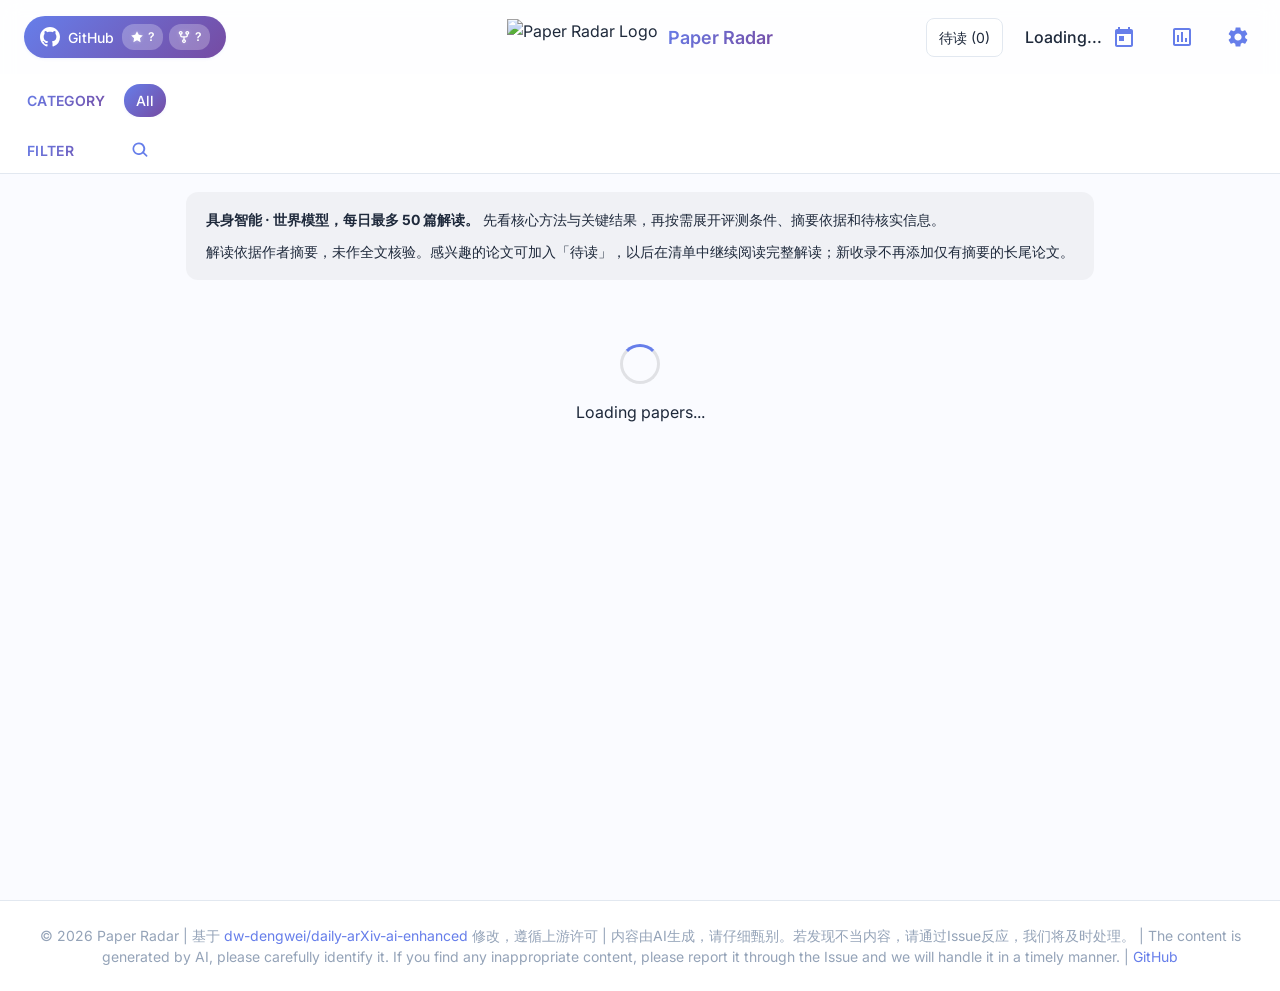
==== commit 2fec44b1: "fix: deduplicate published papers and add evidence-aware reading digests" ====
--- a/index.html
+++ b/index.html
@@ -9,6 +9,7 @@
     <link rel="shortcut icon" type="image/png" href="assets/logo2-removebg-preview.png">
     <link rel="stylesheet" href="css/styles.css">
     <link rel="stylesheet" href="css/reading-list.css?v=1">
+    <link rel="stylesheet" href="css/paper-digest.css?v=1">
     <link rel="stylesheet" href="https://fonts.googleapis.com/css2?family=Inter:wght@300;400;500;600;700&display=swap">
     <link rel="stylesheet" href="https://cdn.jsdelivr.net/npm/flatpickr/dist/flatpickr.min.css">
     <script src="https://cdn.jsdelivr.net/npm/flatpickr"></script>
@@ -156,9 +157,8 @@
 
         <!-- 项目介绍 / Project intro -->
         <section class="project-intro" style="max-width: 1100px; margin: 18px auto 0; padding: 16px 20px; border-radius: 12px; background: rgba(127,127,127,0.08); line-height: 1.7; font-size: 14px;">
-            <p style="margin: 0 0 8px;"><strong>Paper Radar · 每天自动把 arXiv 的上千篇新投稿，筛成一份只属于你方向的短名单</strong>：语义模型判断相关性，大模型写中文要点。</p>
-            <p style="margin: 0 0 8px;">带中文要点的是完整总结；标着「仅收录」的只有原始标题与摘要——留给想再挖一层的人。右上角关键词框可以只看你关心的方向（忽略大小写、空格和连字符，<code>V-JEPA</code> 也能命中 <code>VJEPA</code>）。</p>
-            <p style="margin: 0;">当前参考配置是<strong>世界模型 / 具身智能</strong>方向，但分类、领域定义（<code>config/research-scope.json</code>）和每天的数量都可以换成你自己的。基于 <a href="https://github.com/dw-dengwei/daily-arXiv-ai-enhanced" target="_blank" rel="noopener">dw-dengwei/daily-arXiv-ai-enhanced</a> 修改，遵循上游许可。</p>
+            <p style="margin: 0 0 8px;"><strong>具身智能 · 世界模型，每日最多 50 篇解读。</strong> 先看核心方法与关键结果，再按需展开评测条件、摘要依据和待核实信息。</p>
+            <p style="margin: 0;">解读依据作者摘要，未作全文核验。感兴趣的论文可加入「待读」，以后在清单中继续阅读完整解读；新收录不再添加仅有摘要的长尾论文。</p>
         </section>
 
         <main>
@@ -250,8 +250,9 @@
         </svg>
     </button>
 
-    <script src="js/zotero-export.js?v=1"></script>
-    <script src="js/reading-list.js?v=zotero-1"></script>
-    <script src="js/app.js?v=zotero-1"></script>
+    <script src="js/zotero-export.js?v=pdf-lookup-1"></script>
+    <script src="js/paper-digest.js?v=1"></script>
+    <script src="js/reading-list.js?v=digest-1"></script>
+    <script src="js/app.js?v=digest-1"></script>
 </body>
-</html>
+</html> 
--- a/css/paper-digest.css
+++ b/css/paper-digest.css
@@ -0,0 +1,38 @@
+.digest-labels {display:flex; flex-wrap:wrap; gap:6px; margin:10px 0;}
+.digest-topic,.digest-source {font-size:11px; padding:3px 8px; border-radius:6px; background:var(--gradient-light); color:var(--text-color); border:1px solid var(--border-color);}
+.digest-source {background:transparent; color:var(--text-secondary);}
+.digest-card {margin-top:12px; border-top:1px solid var(--border-color); padding-top:4px;}
+.digest-card strong {font-size:12px; color:var(--text-secondary); display:block; margin:8px 0 4px;}
+.digest-card p {margin:0; font-size:13px; line-height:1.65; color:var(--text-color); display:-webkit-box; -webkit-box-orient:vertical; overflow:hidden;}
+.digest-card-method p {-webkit-line-clamp:2;}
+.digest-card-result p {-webkit-line-clamp:4;}
+.digest-details {line-height:1.85; overflow-wrap:anywhere;}
+.digest-meta,.digest-muted {color:var(--text-secondary); font-size:13px;}
+.digest-meta {margin-top:0;}
+.digest-section {margin:22px 0;}
+.digest-section h3 {font-size:17px; margin:0 0 8px;}
+.digest-section p {margin:0; white-space:pre-wrap;}
+.digest-method-grid {display:grid; grid-template-columns:1fr 1fr; gap:20px;}
+.digest-method-grid .digest-section {margin:8px 0;}
+.digest-result {padding:14px 16px; border:1px solid var(--border-color); border-radius:10px; margin:10px 0; background:var(--card-bg-color);}
+.digest-finding {font-weight:550;}
+.digest-result .digest-muted {margin-top:8px;}
+.digest-evidence summary,.digest-more summary,.digest-abstract summary,.digest-pdf summary {cursor:pointer; padding:10px 0; font-weight:500;}
+.digest-evidence summary {font-size:13px; color:var(--text-secondary);}
+.digest-evidence blockquote {margin:4px 0; padding:8px 12px; border-left:3px solid var(--primary-color); font-size:13px; white-space:pre-wrap;}
+.digest-limits {padding:14px 18px; border-radius:10px; border:1px dashed var(--border-color);}
+.digest-limits ul {padding-left:20px; margin:0;}
+.digest-more,.digest-abstract,.digest-pdf {border-top:1px solid var(--border-color); margin-top:12px;}
+.digest-abstract p,.digest-more p {white-space:pre-wrap;}
+.digest-state {padding:12px; margin:10px 0; background:var(--gradient-light); border-radius:8px; font-size:13px;}
+.digest-pdf-frame {width:100%; height:70vh; border:0;}
+.digest-saved-dialog {margin:auto; width:min(900px,94vw); max-height:90vh; overflow:auto; padding:24px; border:1px solid var(--border-color); border-radius:14px; background:var(--card-bg-color); color:var(--text-color);}
+.digest-saved-dialog::backdrop {background:rgba(0,0,0,.45);}
+.digest-saved-dialog .rl-heading {position:sticky; top:-24px; background:var(--card-bg-color); z-index:1; padding:12px 0;}
+.digest-saved-dialog h2 {font-size:20px; margin:0 12px 0 0;}
+.paper-card {cursor:pointer;}
+.paper-card-summary {display:-webkit-box;-webkit-box-orient:vertical;-webkit-line-clamp:3;overflow:hidden;margin-bottom:8px;}
+.paper-card-footer {padding-top:16px;}
+.rl-entry button.rl-title {text-align:left; font:inherit; font-weight:600; color:var(--text-color); background:none; border:0; padding:0; cursor:pointer;}
+.paper-card:focus-visible {outline:3px solid var(--primary-color); outline-offset:3px;}
+@media(max-width:600px){.digest-method-grid{grid-template-columns:1fr;gap:0}.digest-saved-dialog{padding:16px}.digest-saved-dialog .rl-heading{top:-16px}.digest-result{padding:12px}.digest-section h3{font-size:16px}}
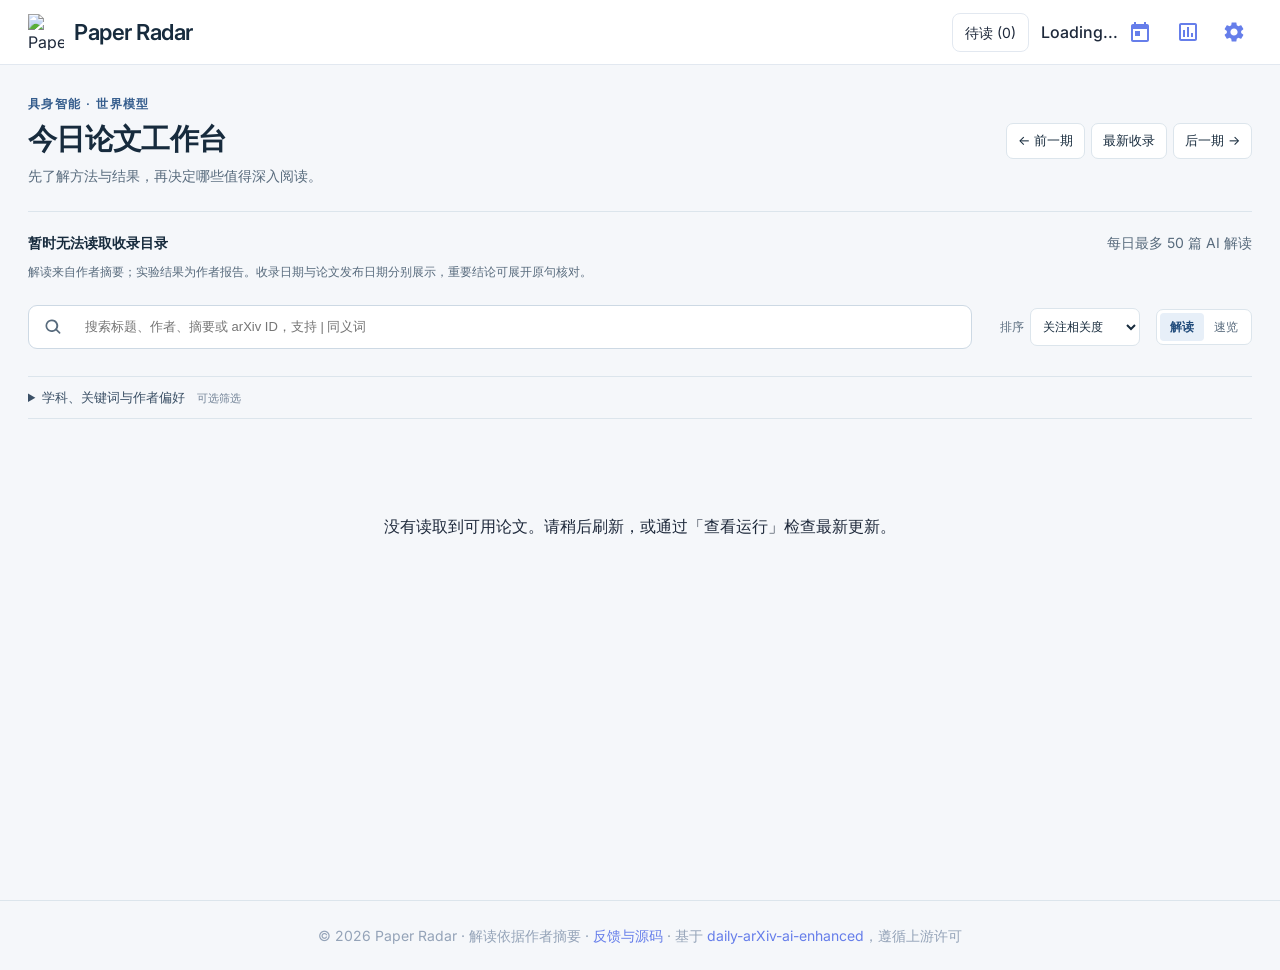
==== commit b00dadae: "feat: academic reading workspace with source-preserving digest refresh" ====
--- a/index.html
+++ b/index.html
@@ -3,13 +3,14 @@
 <head>
     <meta charset="UTF-8">
     <meta name="viewport" content="width=device-width, initial-scale=1.0">
-    <meta name="description" content="daily arxiv ai-enhanced">
+    <meta name="description" content="Paper Radar：具身智能与世界模型的每日论文工作台，查看方法、结果与摘要依据，管理待读并导入 Zotero。">
     <title>Paper Radar · 每日 arXiv 精选</title>
     <link rel="icon" type="image/png" href="assets/logo2-removebg-preview.png">
     <link rel="shortcut icon" type="image/png" href="assets/logo2-removebg-preview.png">
     <link rel="stylesheet" href="css/styles.css">
-    <link rel="stylesheet" href="css/reading-list.css?v=1">
-    <link rel="stylesheet" href="css/paper-digest.css?v=1">
+    <link rel="stylesheet" href="css/reading-list.css?v=20261102-workspace">
+    <link rel="stylesheet" href="css/paper-digest.css?v=20261102-workspace">
+    <link rel="stylesheet" href="css/research-workspace.css?v=20261102-workspace">
     <link rel="stylesheet" href="https://fonts.googleapis.com/css2?family=Inter:wght@300;400;500;600;700&display=swap">
     <link rel="stylesheet" href="https://cdn.jsdelivr.net/npm/flatpickr/dist/flatpickr.min.css">
     <script src="https://cdn.jsdelivr.net/npm/flatpickr"></script>
@@ -18,7 +19,7 @@
     <script src="js/auth-config.js"></script>
     <script src="js/auth.js"></script>
     <!-- Data Source Configuration -->
-    <script src="js/data-config.js"></script>
+    <script src="js/data-config.js?v=20261102-workspace"></script>
     <script>
         // Check authentication on page load
         Auth.requireAuth();
@@ -54,11 +55,12 @@
     </script>
 </head>
 <body>
+    <a class="skip-link" href="#paperContainer">跳到论文</a>
     <div class="app-container">
         <header>
             <div class="header-content">
                 <div class="header-left">
-                    <a href="https://github.com/lai1z/Paper-Radar" target="_blank" class="github-button">
+                    <a href="https://github.com/lai1z/Paper-Radar" target="_blank" rel="noopener noreferrer" class="github-button">
                         <svg height="20" width="20" viewBox="0 0 16 16" fill="currentColor" xmlns="http://www.w3.org/2000/svg">
                             <path fill-rule="evenodd" d="M8 0C3.58 0 0 3.58 0 8c0 3.54 2.29 6.53 5.47 7.59.4.07.55-.17.55-.38 0-.19-.01-.82-.01-1.49-2.01.37-2.53-.49-2.69-.94-.09-.23-.48-.94-.82-1.13-.28-.15-.68-.52-.01-.53.63-.01 1.08.58 1.23.82.72 1.21 1.87.87 2.33.66.07-.52.28-.87.51-1.07-1.78-.2-3.64-.89-3.64-3.95 0-.87.31-1.59.82-2.15-.08-.2-.36-1.02.08-2.12 0 0 .67-.21 2.2.82.64-.18 1.32-.27 2-.27.68 0 1.36.09 2 .27 1.53-1.04 2.2-.82 2.2-.82.44 1.1.16 1.92.08 2.12.51.56.82 1.27.82 2.15 0 3.07-1.87 3.75-3.65 3.95.29.25.54.73.54 1.48 0 1.07-.01 1.93-.01 2.2 0 .21.15.46.55.38A8.013 8.013 0 0016 8c0-4.42-3.58-8-8-8z"></path>
                         </svg>
@@ -91,19 +93,19 @@
                     <div class="date-selector">
                         <div class="date-display">
                             <span id="currentDate">Loading...</span>
-                            <button id="calendarButton" class="icon-button">
+                            <button id="calendarButton" class="icon-button" aria-label="选择收录日期">
                                 <svg width="24" height="24" viewBox="0 0 24 24" fill="none" xmlns="http://www.w3.org/2000/svg">
                                     <path d="M19 4H18V2H16V4H8V2H6V4H5C3.89 4 3.01 4.9 3.01 6L3 20C3 21.1 3.89 22 5 22H19C20.1 22 21 21.1 21 20V6C21 4.9 20.1 4 19 4ZM19 20H5V9H19V20ZM7 11H12V16H7V11Z" fill="currentColor"/>
                                 </svg>
                             </button>
                         </div>
                     </div>
-                    <a href="statistic.html" class="icon-button" title="Statistics">
+                    <a href="statistic.html" class="icon-button" title="收录统计" aria-label="收录统计">
                         <svg width="24" height="24" viewBox="0 0 24 24" fill="none" xmlns="http://www.w3.org/2000/svg">
                             <path d="M9 17H7V10H9V17ZM13 17H11V7H13V17ZM17 17H15V13H17V17ZM19 19H5V5H19V19.1V19ZM19 3H5C3.9 3 3 3.9 3 5V19C3 20.1 3.9 21 5 21H19C20.1 21 21 20.1 21 19V5C21 3.9 20.1 3 19 3Z" fill="currentColor"/>
                         </svg>
                     </a>
-                    <a href="settings.html" class="icon-button" title="Settings">
+                    <a href="settings.html" class="icon-button" title="阅读偏好" aria-label="阅读偏好">
                         <svg width="24" height="24" viewBox="0 0 24 24" fill="none" xmlns="http://www.w3.org/2000/svg">
                             <path d="M19.14 12.94c.04-.3.06-.61.06-.94 0-.32-.02-.64-.07-.94l2.03-1.58c.18-.14.23-.41.12-.61l-1.92-3.32c-.12-.22-.37-.29-.59-.22l-2.39.96c-.5-.38-1.03-.7-1.62-.94l-.36-2.54c-.04-.24-.24-.41-.48-.41h-3.84c-.24 0-.43.17-.47.41l-.36 2.54c-.59.24-1.13.57-1.62.94l-2.39-.96c-.22-.08-.47 0-.59.22L2.74 8.87c-.12.21-.08.47.12.61l2.03 1.58c-.05.3-.09.63-.09.94s.02.64.07.94l-2.03 1.58c-.18.14-.23.41-.12.61l1.92 3.32c.12.22.37.29.59.22l2.39-.96c.5.38 1.03.7 1.62.94l.36 2.54c.05.24.24.41.48.41h3.84c.24 0 .44-.17.47-.41l.36-2.54c.59-.24 1.13-.56 1.62-.94l2.39.96c.22.08.47 0 .59-.22l1.92-3.32c.12-.22.07-.47-.12-.61l-2.01-1.58zM12 15.6c-1.98 0-3.6-1.62-3.6-3.6s1.62-3.6 3.6-3.6 3.6 1.62 3.6 3.6-1.62 3.6-3.6 3.6z" fill="currentColor"/>
                         </svg>
@@ -125,52 +127,81 @@
                     </div> -->
                 </div>
             </div>
-            <div class="category-nav">
-                <div class="category-label-container">
-                    <span class="category-nav-label">Category</span>
-                    <div class="category-scroll">
-                        <button class="category-button active" data-category="all">All</button>
-                        <!-- 分类按钮将通过 JavaScript 动态生成 -->
-                    </div>
-                </div>
-                <!-- Filter Tag Container -->
-                <div class="filter-label-container">
-                    <span class="filter-nav-label">Filter</span>
+        </header>
+
+        <section class="research-workspace" aria-labelledby="workspaceHeading">
+            <div class="workspace-heading">
+                <div>
+                    <p class="workspace-eyebrow">具身智能 · 世界模型</p>
+                    <h1 id="workspaceHeading">今日论文工作台</h1>
+                    <p class="workspace-description">先了解方法与结果，再决定哪些值得深入阅读。</p>
+                </div>
+                <div class="workspace-date-actions" aria-label="收录日期导航">
+                    <button id="previousDate" class="workspace-button" title="上一个有论文的日期">← 前一期</button>
+                    <button id="latestDate" class="workspace-button">最新收录</button>
+                    <button id="nextDate" class="workspace-button" title="下一个有论文的日期">后一期 →</button>
+                </div>
+            </div>
+            <div class="workspace-overview" aria-live="polite">
+                <p id="workspaceDate">正在读取收录日期…</p>
+                <p id="workspaceStats">每日最多 50 篇 AI 解读</p>
+            </div>
+            <p class="workspace-source-note"><span class="workspace-note-full">解读来自作者摘要；实验结果为作者报告。收录日期与论文发布日期分别展示，重要结论可展开原句核对。</span><span class="workspace-note-short">AI 依据作者摘要解读，结果可展开原句核对。</span></p>
+            <div class="workspace-toolbar">
                     <!-- Text Search (magnifier-triggered) -->
                     <div id="textSearchContainer" class="text-search">
-                        <button id="textSearchToggle" class="icon-button" title="Search">
+                        <button id="textSearchToggle" class="icon-button" title="搜索论文" aria-label="聚焦搜索">
                             <svg width="20" height="20" viewBox="0 0 24 24" fill="none" xmlns="http://www.w3.org/2000/svg">
                                 <path d="M10.5 3a7.5 7.5 0 105.07 13.07l3.68 3.68a1 1 0 001.41-1.41l-3.68-3.68A7.5 7.5 0 0010.5 3zm0 2a5.5 5.5 0 110 11 5.5 5.5 0 010-11z" fill="currentColor"/>
                             </svg>
                         </button>
-                        <div class="search-input-wrapper" style="display: none;">
-                            <input id="textSearchInput" type="text" placeholder="Type to search..." aria-label="Search" />
+                        <div class="search-input-wrapper" style="display: flex;">
+                            <input id="textSearchInput" type="text" placeholder="搜索标题、作者、摘要或 arXiv ID，支持 | 同义词" aria-label="搜索论文" />
                             <button id="textSearchClear" class="clear-x" title="Clear" style="display: none;">×</button>
                         </div>
                     </div>
+
+                <div class="workspace-display-controls">
+                    <label class="workspace-sort">排序 <select id="paperSort" aria-label="论文排序"><option value="relevance">关注相关度</option><option value="published">论文发布日期</option></select></label>
+                    <div class="workspace-layout" role="group" aria-label="浏览布局"><button type="button" data-layout="grid" aria-pressed="true">解读</button><button type="button" data-layout="compact" aria-pressed="false">速览</button></div>
+                </div>
+            </div>
+            <div class="workspace-topics" id="researchTopics" role="group" aria-label="研究主题（AI 标签）"></div>
+            <details class="workspace-preferences">
+                <summary>学科、关键词与作者偏好 <span>可选筛选</span></summary>
+            <div class="category-nav">
+                <div class="category-label-container">
+                    <span class="category-nav-label">学科</span>
+                    <div class="category-scroll">
+                        <button class="category-button active" data-category="all">全部</button>
+                        <!-- 分类按钮将通过 JavaScript 动态生成 -->
+                    </div>
+                </div>
+                <!-- Filter Tag Container -->
+                <div class="filter-label-container">
+                    <span class="filter-nav-label">偏好</span>
                     <div class="filter-scroll" id="filterTags">
                         <!-- Authors and Keywords will be dynamically added here -->
                     </div>
                 </div>
             </div>
-        </header>
-
-        <!-- 项目介绍 / Project intro -->
-        <section class="project-intro" style="max-width: 1100px; margin: 18px auto 0; padding: 16px 20px; border-radius: 12px; background: rgba(127,127,127,0.08); line-height: 1.7; font-size: 14px;">
-            <p style="margin: 0 0 8px;"><strong>具身智能 · 世界模型，每日最多 50 篇解读。</strong> 先看核心方法与关键结果，再按需展开评测条件、摘要依据和待核实信息。</p>
-            <p style="margin: 0;">解读依据作者摘要，未作全文核验。感兴趣的论文可加入「待读」，以后在清单中继续阅读完整解读；新收录不再添加仅有摘要的长尾论文。</p>
+
+                <div class="workspace-match-options"><label><input type="checkbox" id="onlyMatched"> 只看匹配已选关键词或作者的论文</label><a href="settings.html">编辑偏好</a></div>
+                <p class="workspace-filter-help">未勾选时，偏好只决定优先顺序；搜索框和研究主题会筛选论文。主题由 AI 根据摘要归类。</p>
+            </details>
+            <div class="workspace-results-line"><p id="resultSummary" role="status"></p><button id="resetPaperFilters" class="workspace-reset" hidden>清除本次筛选</button></div>
         </section>
 
         <main>
             <div class="date-picker-modal" id="datePickerModal">
                 <div class="date-picker-content">
                     <div class="date-picker-body">
-                        <h3 class="date-picker-title">Select Date</h3>
+                        <h3 class="date-picker-title">选择收录日期</h3>
                         <div class="flatpickr-container">
                             <input type="text" id="datepicker" placeholder="Select Date" data-input>
                         </div>
                         <div class="date-range-selector">
-                            <span class="toggle-label">Range</span>
+                            <span class="toggle-label">日期范围</span>
                             <label class="toggle-switch">
                                 <input type="checkbox" id="dateRangeMode">
                                 <span class="toggle-slider"></span>
@@ -180,19 +211,19 @@
                 </div>
             </div>
 
-            <div class="paper-container" id="paperContainer">
+            <div class="paper-container" id="paperContainer" tabindex="-1" aria-label="论文列表">
                 <div class="loading-container">
                     <div class="loading-spinner"></div>
-                    <p>Loading papers...</p>
+                    <p>正在加载论文…</p>
                 </div>
             </div>
         </main>
 
-        <div class="paper-modal" id="paperModal">
+        <div class="paper-modal" id="paperModal" role="dialog" aria-modal="true" aria-labelledby="modalTitle">
             <div class="paper-modal-content">
                 <div class="paper-modal-header">
                     <h2 id="modalTitle">Details</h2>
-                    <button id="closeModal" class="icon-button">
+                    <button id="closeModal" class="icon-button" aria-label="关闭论文解读">
                         <svg width="24" height="24" viewBox="0 0 24 24" fill="none" xmlns="http://www.w3.org/2000/svg">
                             <path d="M19 6.41L17.59 5L12 10.59L6.41 5L5 6.41L10.59 12L5 17.59L6.41 19L12 13.41L17.59 19L19 17.59L13.41 12L19 6.41Z" fill="currentColor"/>
                         </svg>
@@ -202,31 +233,33 @@
                 </div>
                 <div class="paper-modal-footer">
                     <div class="paper-navigation">
-                        <span class="navigation-hint">← → to navigate • space for random</span>
+                        <button id="previousPaper" class="workspace-button" aria-label="上一篇论文">← 上一篇</button>
+                        <button id="nextPaper" class="workspace-button" aria-label="下一篇论文">下一篇 →</button>
+                        <span class="navigation-hint">方向键切换 · Esc 关闭</span>
                         <span id="paperPosition" class="paper-position">-</span>
                     </div>
                     <div class="paper-modal-buttons">
-                    <a id="kimiChatLink" href="#" target="_blank" class="button icon-button" title="Open in KimiChat">
+                    <a id="kimiChatLink" href="#" target="_blank" rel="noopener noreferrer" class="button icon-button" title="Open in KimiChat">
                         <svg width="24" height="24" viewBox="0 0 24 24" fill="none" xmlns="http://www.w3.org/2000/svg">
                             <text x="4" y="17" fill="#a42c25" font-family="Arial" font-weight="bold" font-size="14">AI</text>
                         </svg>
                     </a>
-                    <a id="pdfLink" href="#" target="_blank" class="button icon-button" title="Open PDF">
+                    <a id="pdfLink" href="#" target="_blank" rel="noopener noreferrer" class="button icon-button" title="Open PDF">
                         <svg width="24" height="24" viewBox="0 0 24 24" fill="none" xmlns="http://www.w3.org/2000/svg">
                             <path d="M20 2H8C6.9 2 6 2.9 6 4V16C6 17.1 6.9 18 8 18H20C21.1 18 22 17.1 22 16V4C22 2.9 21.1 2 20 2ZM20 16H8V4H20V16ZM4 6H2V20C2 21.1 2.9 22 4 22H18V20H4V6ZM16 12V9C16 8.45 15.55 8 15 8H13V13H15C15.55 13 16 12.55 16 12ZM14 9H15V12H14V9ZM18 11H19V10H18V9H19V8H17V13H18V11ZM10 11H11C11.55 11 12 10.55 12 10V9C12 8.45 11.55 8 11 8H9V13H10V11ZM10 9H11V10H10V9Z" fill="#a42c25"/>
                         </svg>
                     </a>
-                    <a id="htmlLink" href="#" target="_blank" class="button icon-button" title="Open HTML">
+                    <a id="htmlLink" href="#" target="_blank" rel="noopener noreferrer" class="button icon-button" title="Open HTML">
                         <svg width="24" height="24" viewBox="0 0 24 24" fill="none" xmlns="http://www.w3.org/2000/svg">
                             <path d="M7 17L3 12L7 7M17 17L21 12L17 7M14 5L10 19" stroke="#a42c25" stroke-width="2" stroke-linecap="round" stroke-linejoin="round"/>
                         </svg>
                     </a>
-                    <a id="githubLink" href="#" target="_blank" class="button icon-button" title="Open GitHub" style="display: none;">
+                    <a id="githubLink" href="#" target="_blank" rel="noopener noreferrer" class="button icon-button" title="Open GitHub" style="display: none;">
                         <svg width="24" height="24" viewBox="0 0 24 24" fill="none" xmlns="http://www.w3.org/2000/svg">
                             <path fill-rule="evenodd" clip-rule="evenodd" d="M12 2C6.477 2 2 6.484 2 12.017c0 4.425 2.865 8.18 6.839 9.504.5.092.682-.217.682-.483 0-.237-.008-.868-.013-1.703-2.782.605-3.369-1.343-3.369-1.343-.454-1.158-1.11-1.466-1.11-1.466-.908-.62.069-.608.069-.608 1.003.07 1.531 1.032 1.531 1.032.892 1.53 2.341 1.088 2.91.832.092-.647.35-1.088.636-1.338-2.22-.253-4.555-1.113-4.555-4.951 0-1.093.39-1.988 1.029-2.688-.103-.253-.446-1.272.098-2.65 0 0 .84-.27 2.75 1.026A9.564 9.564 0 0112 6.844c.85.004 1.705.115 2.504.337 1.909-1.296 2.747-1.027 2.747-1.027.546 1.379.202 2.398.1 2.651.64.7 1.028 1.595 1.028 2.688 0 3.848-2.339 4.695-4.566 4.943.359.309.678.92.678 1.855 0 1.338-.012 2.419-.012 2.747 0 .268.18.58.688.482A10.019 10.019 0 0022 12.017C22 6.484 17.522 2 12 2z" fill="#a42c25"/>
                         </svg>
                     </a>
-                    <a id="paperLink" href="#" target="_blank" class="button icon-button primary" title="Open in arXiv">
+                    <a id="paperLink" href="#" target="_blank" rel="noopener noreferrer" class="button icon-button primary" title="Open in arXiv">
                         <svg width="24" height="24" viewBox="0 0 246.978 110.119" fill="none" xmlns="http://www.w3.org/2000/svg">
                             <path d="M134.811 46.23l24.36-29.89c1.492-1.989 2.2-3.03 1.492-4.723a5.142 5.142 0 0 0-4.481-3.161h0a4.024 4.024 0 0 0-3.008 1.108L127.035 37.824zM168.108 102.071l-32.363-38.283-.972 1.033-7.789-9.214-7.743-9.357-4.695 5.076a4.769 4.769 0 0 0 .015 6.53l47.786 51.074a3.913 3.913 0 0 0 3.137 1.192 4.394 4.394 0 0 0 4.027-2.818c.724-1.73-.076-3.441-1.403-5.233zM121.05 64.817l6.052 6.485-26.553 28.128a2.98 2.98 0 0 1-2.275 1.194 3.449 3.449 0 0 1-3.241-2.144c-.513-1.231.166-3.15 1.122-4.168l.023-.024.021-.026 24.851-29.448m-.047-1.882l-25.76 30.524c-1.286 1.372-2.084 3.777-1.365 5.5a4.705 4.705 0 0 0 4.4 2.914 4.191 4.191 0 0 0 3.161-1.563l27.382-29.007-7.814-8.372zM69.406 31.884c1.859 0 3.1 1.24 3.985 3.453 1.062-2.213 2.568-3.453 4.694-3.453h14.878a4.062 4.062 0 0 1 4.074 4.074v7.828c0 2.656-1.327 4.074-4.074 4.074-2.656 0-4.074-1.418-4.074-4.074V40.03H78.35a2.411 2.411 0 0 0-2.656 2.745v27.188h10.007c2.658 0 4.074 1.329 4.074 4.074s-1.416 4.074-4.074 4.074H59.311c-2.659 0-3.986-1.328-3.986-4.074s1.327-4.074 3.986-4.074h8.236V40.03h-7.263c-2.656 0-3.985-1.329-3.985-4.074 0-2.658 1.329-4.074 3.985-4.074zM181.068 31.884c2.656 0 4.074 1.416 4.074 4.074v34.007h10.1c2.746 0 4.074 1.329 4.074 4.074s-1.328 4.074-4.074 4.074h-28.607c-2.656 0-4.074-1.328-4.074-4.074s1.418-4.074 4.074-4.074h10.362V40.03h-8.533c-2.744 0-4.073-1.329-4.073-4.074 0-2.658 1.329-4.074 4.073-4.074zm4.22-17.615a5.859 5.859 0 1 1-5.819-5.819 5.9 5.9 0 0 1 5.819 5.819zM246.978 35.958a4.589 4.589 0 0 1-.267 1.594L231.835 75.63a3.722 3.722 0 0 1-3.721 2.48h-5.933a3.689 3.689 0 0 1-3.808-2.48l-15.055-38.081a3.23 3.23 0 0 1-.355-1.594 4.084 4.084 0 0 1 4.164-4.074 3.8 3.8 0 0 1 3.718 2.656l14.348 36.134 13.9-36.134a3.8 3.8 0 0 1 3.72-2.656 4.084 4.084 0 0 1 4.165 4.077zM32.445 31.884c5.018 0 8.206 3.312 8.206 8.4v37.831H5.143A4.813 4.813 0 0 1 0 73.186V60.157a8.256 8.256 0 0 1 7-8.148l25.507-3.572v-8.4H4.141A4.014 4.014 0 0 1 0 35.958c0-2.87 2.143-4.074 4.355-4.074zm.059 38.081V56.672l-24.354 3.4v9.9zM90.373 1.25h.077c1 .024 2.236 1.245 2.589 1.669l.023.028.024.026 46.664 50.433a3.173 3.173 0 0 1-.034 4.336l-4.893 5.2-6.876-8.134L88.487 7.13c-1.508-2.166-1.617-2.836-1.191-3.858a3.353 3.353 0 0 1 3.077-2.02m0-1.25a4.606 4.606 0 0 0-4.231 2.789c-.705 1.692-.2 2.88 1.349 5.1l39.493 47.722 7.789 9.214 5.853-6.221a4.417 4.417 0 0 0 .042-6.042L94.004 2.13S92.291.05 90.48.006z" fill="#a42c25"/>
                         </svg>
@@ -239,7 +272,7 @@
     
     <footer>
         <div class="footer-content">
-            <p>&copy; 2026 Paper Radar | 基于 <a href="https://github.com/dw-dengwei/daily-arXiv-ai-enhanced" target="_blank">dw-dengwei/daily-arXiv-ai-enhanced</a> 修改，遵循上游许可 | 内容由AI生成，请仔细甄别。若发现不当内容，请通过Issue反应，我们将及时处理。 | The content is generated by AI, please carefully identify it. If you find any inappropriate content, please report it through the Issue and we will handle it in a timely manner. | <a href="https://github.com/lai1z/Paper-Radar" target="_blank">GitHub</a></p>
+            <p>&copy; 2026 Paper Radar · 解读依据作者摘要 · <a href="https://github.com/lai1z/Paper-Radar" target="_blank" rel="noopener noreferrer">反馈与源码</a> · 基于 <a href="https://github.com/dw-dengwei/daily-arXiv-ai-enhanced" target="_blank" rel="noopener noreferrer">daily-arXiv-ai-enhanced</a>，遵循上游许可</p>
         </div>
     </footer>
 
@@ -251,8 +284,9 @@
     </button>
 
     <script src="js/zotero-export.js?v=pdf-lookup-1"></script>
-    <script src="js/paper-digest.js?v=1"></script>
-    <script src="js/reading-list.js?v=digest-1"></script>
-    <script src="js/app.js?v=digest-1"></script>
+    <script src="js/paper-digest.js?v=20261102-workspace"></script>
+    <script src="js/reading-list.js?v=20261102-workspace"></script>
+    <script src="js/research-workspace.js?v=20261102-workspace"></script>
+    <script src="js/app.js?v=20261102-workspace"></script>
 </body>
 </html> 
--- a/css/reading-list.css
+++ b/css/reading-list.css
@@ -17,5 +17,11 @@
 .rl-toast:not(:empty) {position: fixed; bottom: 24px; left: 50%; transform: translateX(-50%); z-index: 20000; padding: 12px 18px; border-radius: 10px; background: #263244; color: white; max-width: 90vw; font-size: 14px; box-shadow: var(--shadow-lg);}
 .rl-toast button {margin-left: 16px; color: #c8d5ff; text-decoration: underline;}
 .rl-dialog .rl-toast:not(:empty) {position: sticky; bottom: 0; left: auto; transform: none; max-width: none;}
+.rl-export-title {font-size:15px; margin:24px 0 10px; padding-top:18px; border-top:1px solid var(--border-color);}
+.rl-export-help {font-size:12px; color:var(--text-secondary); margin:12px 0;}
+.rl-export-help summary {cursor:pointer;}
+.rl-dialog > details {margin:12px 0;}
+.rl-dialog > details > summary {cursor:pointer; font-size:13px;}
+.rl-dialog .rl-title:focus-visible,.digest-saved-dialog .rl-button:focus-visible {outline:2px solid var(--primary-color); outline-offset:4px; border-radius:4px;}
 .paper-card-footer {flex-wrap: wrap; gap: 10px;}
 @media (max-width: 600px) {.rl-dialog {padding: 16px;} .header-controls {flex-wrap: wrap;} .paper-modal-buttons {flex-wrap: wrap;} }
--- a/css/paper-digest.css
+++ b/css/paper-digest.css
@@ -6,33 +6,79 @@
 .digest-card p {margin:0; font-size:13px; line-height:1.65; color:var(--text-color); display:-webkit-box; -webkit-box-orient:vertical; overflow:hidden;}
 .digest-card-method p {-webkit-line-clamp:2;}
 .digest-card-result p {-webkit-line-clamp:4;}
-.digest-details {line-height:1.85; overflow-wrap:anywhere;}
+.digest-details {line-height:1.8; overflow-wrap:anywhere; font-size:15px; max-width:880px; margin-inline:auto;}
+.digest-bibliography {padding-bottom:14px; border-bottom:1px solid var(--border-color);}
+.digest-authors {margin:0 0 8px; color:var(--text-color); font-size:14px;}
+.digest-bibliography-row,.digest-dates {display:flex; flex-wrap:wrap; align-items:center; gap:4px 16px; color:var(--text-secondary); font-size:12px;}
+.digest-dates {margin-top:5px;}
+.digest-arxiv {color:var(--primary-color); text-decoration:none; font-variant-numeric:tabular-nums;}
+.digest-arxiv:hover {text-decoration:underline;}
+.digest-provenance {margin:0 0 16px; color:var(--text-secondary); font-size:12px;}
+.digest-nav {display:flex; flex-wrap:wrap; gap:6px; padding:6px; border:1px solid var(--border-color); border-radius:10px; background:var(--card-bg-color);}
+.digest-nav button {border:0; border-radius:6px; padding:7px 14px; font:inherit; font-size:13px; cursor:pointer; color:var(--text-secondary); background:transparent;}
+.digest-nav button:hover {color:var(--text-color); background:var(--gradient-light);}
+.digest-details :is(button,a,summary):focus-visible {outline:2px solid var(--primary-color); outline-offset:3px; border-radius:4px;}
+.digest-details [data-digest-section] {scroll-margin-top:16px;}
+.digest-details [data-digest-section]:focus {outline:none;}
+.digest-details [data-digest-section]:focus-visible {outline:2px solid var(--primary-color); outline-offset:6px;}
 .digest-meta,.digest-muted {color:var(--text-secondary); font-size:13px;}
 .digest-meta {margin-top:0;}
-.digest-section {margin:22px 0;}
-.digest-section h3 {font-size:17px; margin:0 0 8px;}
+.digest-section {margin:26px 0;}
+.digest-section h3 {font-size:16px; font-weight:650; margin:0 0 10px;}
+.digest-section h3 span {font-size:12px; color:var(--text-secondary); font-weight:400; margin-left:8px;}
 .digest-section p {margin:0; white-space:pre-wrap;}
+.digest-overview {padding:18px 20px; background:var(--gradient-light); border-radius:12px;}
+.digest-overview h3 {font-size:12px; letter-spacing:.03em; color:var(--text-secondary); margin-bottom:6px;}
+.digest-overview p {font-size:17px; line-height:1.8; font-weight:500;}
 .digest-method-grid {display:grid; grid-template-columns:1fr 1fr; gap:20px;}
-.digest-method-grid .digest-section {margin:8px 0;}
-.digest-result {padding:14px 16px; border:1px solid var(--border-color); border-radius:10px; margin:10px 0; background:var(--card-bg-color);}
+.digest-method-grid .digest-section {margin:0;}
+.digest-method-grid .digest-section + .digest-section {border-left:1px solid var(--border-color); padding-left:20px;}
+.digest-result {padding:16px 18px; border:1px solid var(--border-color); border-radius:10px; margin:10px 0; background:var(--card-bg-color);}
+.digest-result-heading {display:flex; gap:12px; align-items:baseline;}
+.digest-result-number {color:var(--text-secondary); font-size:12px; font-variant-numeric:tabular-nums; flex-shrink:0;}
 .digest-finding {font-weight:550;}
 .digest-result .digest-muted {margin-top:8px;}
+.digest-result .digest-setting {font-size:13px; color:var(--text-secondary); margin-top:10px;}
+.digest-setting strong {display:block; color:var(--text-color); font-size:11px; font-weight:500; margin-bottom:3px;}
 .digest-evidence summary,.digest-more summary,.digest-abstract summary,.digest-pdf summary {cursor:pointer; padding:10px 0; font-weight:500;}
 .digest-evidence summary {font-size:13px; color:var(--text-secondary);}
-.digest-evidence blockquote {margin:4px 0; padding:8px 12px; border-left:3px solid var(--primary-color); font-size:13px; white-space:pre-wrap;}
-.digest-limits {padding:14px 18px; border-radius:10px; border:1px dashed var(--border-color);}
+.digest-evidence blockquote {margin:4px 0; padding:10px 14px; border-left:2px solid var(--primary-color); font-size:14px; line-height:1.85; white-space:pre-wrap; background:var(--gradient-light);}
+.digest-limits {padding:16px 18px; border-radius:10px; border:1px solid var(--border-color);}
 .digest-limits ul {padding-left:20px; margin:0;}
+.digest-limits li + li {margin-top:6px;}
+.digest-limits .digest-muted {margin-top:10px; font-size:12px;}
 .digest-more,.digest-abstract,.digest-pdf {border-top:1px solid var(--border-color); margin-top:12px;}
-.digest-abstract p,.digest-more p {white-space:pre-wrap;}
+.digest-abstract p,.digest-more p {white-space:pre-wrap; margin:8px 0 18px;}
+.digest-abstract .original-abstract {font-size:15px; line-height:1.9;}
+.digest-more summary .digest-muted,.digest-abstract summary .digest-muted {margin-left:8px; font-size:12px; font-weight:400;}
 .digest-state {padding:12px; margin:10px 0; background:var(--gradient-light); border-radius:8px; font-size:13px;}
 .digest-pdf-frame {width:100%; height:70vh; border:0;}
-.digest-saved-dialog {margin:auto; width:min(900px,94vw); max-height:90vh; overflow:auto; padding:24px; border:1px solid var(--border-color); border-radius:14px; background:var(--card-bg-color); color:var(--text-color);}
+.digest-saved-dialog {margin:auto; width:min(960px,94vw); max-height:92dvh; overflow:auto; padding:24px; border:1px solid var(--border-color); border-radius:14px; background:var(--card-bg-color); color:var(--text-color);}
 .digest-saved-dialog::backdrop {background:rgba(0,0,0,.45);}
 .digest-saved-dialog .rl-heading {position:sticky; top:-24px; background:var(--card-bg-color); z-index:1; padding:12px 0;}
 .digest-saved-dialog h2 {font-size:20px; margin:0 12px 0 0;}
+.digest-saved-actions {position:sticky; bottom:-24px; background:var(--card-bg-color); border-top:1px solid var(--border-color); display:flex; align-items:center; justify-content:space-between; flex-wrap:wrap; gap:8px; padding:12px 0; margin-top:20px;}
+.digest-saved-actions .rl-actions {margin:0;}
+.digest-saved-position {font-size:12px; color:var(--text-secondary);}
+.digest-saved-state {font-size:12px; color:var(--text-secondary); margin:8px 0 14px;}
+.digest-saved-dialog .rl-button:disabled {opacity:.45; cursor:default;}
 .paper-card {cursor:pointer;}
 .paper-card-summary {display:-webkit-box;-webkit-box-orient:vertical;-webkit-line-clamp:3;overflow:hidden;margin-bottom:8px;}
 .paper-card-footer {padding-top:16px;}
 .rl-entry button.rl-title {text-align:left; font:inherit; font-weight:600; color:var(--text-color); background:none; border:0; padding:0; cursor:pointer;}
 .paper-card:focus-visible {outline:3px solid var(--primary-color); outline-offset:3px;}
-@media(max-width:600px){.digest-method-grid{grid-template-columns:1fr;gap:0}.digest-saved-dialog{padding:16px}.digest-saved-dialog .rl-heading{top:-16px}.digest-result{padding:12px}.digest-section h3{font-size:16px}}
+@media(max-width:600px){
+  .digest-method-grid{grid-template-columns:1fr;gap:20px}
+  .digest-method-grid .digest-section + .digest-section{border-left:0;padding-left:0}
+  .digest-saved-dialog{padding:16px}
+  .digest-saved-dialog .rl-heading{top:-16px;align-items:flex-start}
+  .digest-saved-dialog .rl-heading .rl-button{flex-shrink:0;padding:7px 9px;font-size:12px}
+  .digest-saved-dialog h2{font-size:17px;line-height:1.5}
+  .digest-saved-actions{bottom:-16px}
+  .digest-result{padding:12px}
+  .digest-section h3{font-size:16px}
+  .digest-overview{padding:15px}
+  .digest-overview p{font-size:16px}
+  .digest-nav{gap:2px}
+  .digest-nav button{flex:1;padding:7px 6px;font-size:12px;white-space:nowrap}
+}
--- a/css/research-workspace.css
+++ b/css/research-workspace.css
@@ -0,0 +1,170 @@
+/* Reading workspace: restrained surfaces, clear hierarchy, and predictable controls. */
+:root { --workspace-ink:#172b3d; --workspace-muted:#586b7d; --workspace-line:#dce5ec; --workspace-accent:#355d8d; }
+body { background:#f5f7fa; }
+header { background:rgba(255,255,255,.96); backdrop-filter:blur(12px); }
+.header-content { max-width:1280px; padding:12px 28px; gap:20px; }
+.header-center { position:static; transform:none; margin-right:auto; order:-1; }
+.header-left { display:none; }
+.header-controls { gap:10px; }
+.site-title { color:var(--workspace-ink); background:none; -webkit-text-fill-color:currentColor; font-size:22px; letter-spacing:-.5px; }
+.logo-image { width:36px; height:36px; }
+.skip-link { position:fixed; left:12px; top:-80px; z-index:2000; background:#fff; padding:12px 16px; border:2px solid var(--workspace-accent); border-radius:8px; }
+.skip-link:focus { top:10px; }
+button:focus-visible, a:focus-visible, summary:focus-visible, select:focus-visible, input:focus-visible, .paper-card:focus-visible { outline:3px solid #7ca2ce; outline-offset:3px; }
+.research-workspace { width:100%; max-width:1280px; margin:0 auto; padding:30px 28px 0; }
+.workspace-heading { display:flex; align-items:center; justify-content:space-between; gap:24px; }
+.workspace-eyebrow { font-size:12px; letter-spacing:.12em; font-weight:600; color:var(--workspace-accent); margin-bottom:8px; }
+.workspace-heading h1 { font-size:29px; line-height:1.25; font-weight:650; color:var(--workspace-ink); letter-spacing:-.7px; }
+.workspace-description { font-size:14px; color:var(--workspace-muted); margin-top:8px; }
+.workspace-date-actions { display:flex; gap:6px; flex-wrap:wrap; }
+.workspace-button { min-height:36px; padding:7px 11px; border:1px solid var(--workspace-line); border-radius:7px; background:#fff; font-size:13px; color:var(--workspace-ink); white-space:nowrap; }
+.workspace-button:hover:not(:disabled) { border-color:#809bb9; background:#edf3fa; }
+.workspace-button:disabled { color:#9aa7b5; background:#f7f9fb; cursor:default; }
+.workspace-overview { display:flex; align-items:baseline; justify-content:space-between; gap:12px; flex-wrap:wrap; margin-top:25px; padding-top:20px; border-top:1px solid var(--workspace-line); font-size:14px; }
+#workspaceDate { font-weight:600; color:var(--workspace-ink); }
+#workspaceStats { color:var(--workspace-muted); }
+.workspace-freshness { margin-top:5px; color:var(--workspace-muted); font-size:12px; }
+.workspace-source-note { margin-top:9px; font-size:12px; color:var(--workspace-muted); line-height:1.7; }
+.workspace-note-short { display:none; }
+.workspace-toolbar { display:flex; align-items:center; gap:20px; margin:22px 0 13px; }
+.workspace-toolbar .text-search { flex:1; min-width:0; display:flex; border:1px solid #cdd9e4; background:#fff; border-radius:9px; padding:3px 6px; box-shadow:none; }
+.workspace-toolbar .text-search .search-input-wrapper { display:flex!important; flex:1; min-width:0; padding:0; border:0; background:none; box-shadow:none; }
+.workspace-toolbar #textSearchInput { min-width:0; width:100%; border:none; border-radius:4px; padding:9px 6px; font-size:13px; background:transparent; box-shadow:none; outline-offset:0; }
+.workspace-toolbar #textSearchToggle { flex-shrink:0; color:var(--workspace-muted); }
+.workspace-display-controls { display:flex; align-items:center; gap:16px; font-size:12px; color:var(--workspace-muted); }
+.workspace-sort { display:flex; align-items:center; gap:6px; white-space:nowrap; }
+.workspace-sort select { max-width:150px; min-height:38px; font:inherit; color:var(--workspace-ink); border:1px solid var(--workspace-line); background:#fff; border-radius:7px; padding:5px 8px; }
+.workspace-layout { display:flex; border:1px solid var(--workspace-line); border-radius:7px; padding:3px; background:#fff; }
+.workspace-layout button { padding:5px 10px; border-radius:4px; white-space:nowrap; }
+.workspace-layout button[aria-pressed="true"] { color:#244e7d; background:#e7eff8; font-weight:600; }
+.workspace-topics { display:flex; flex-wrap:wrap; gap:7px; }
+.workspace-topic { display:inline-flex; gap:8px; align-items:center; border:1px solid var(--workspace-line); border-radius:7px; background:#fff; padding:6px 10px; font-size:12px; color:#3a5066; }
+.workspace-topic span { font-size:11px; opacity:.75; }
+.workspace-topic[aria-pressed="true"] { background:#2f5279; color:#fff; border-color:#2f5279; }
+.workspace-topic:hover { border-color:#809bb9; }
+.workspace-preferences { margin-top:14px; border-top:1px solid var(--workspace-line); border-bottom:1px solid var(--workspace-line); padding:11px 0; }
+.workspace-preferences>summary { cursor:pointer; font-size:13px; color:#3b5066; width:fit-content; }
+.workspace-preferences>summary>span { font-size:11px; color:#718296; margin-left:8px; }
+.workspace-preferences .category-nav { padding:12px 0 4px; max-width:none; margin:0; gap:12px; width:100%; background:transparent; border:0; overflow:visible; }
+.workspace-preferences .category-label-container, .workspace-preferences .filter-label-container { width:100%; min-width:0; padding:0; }
+.workspace-preferences .category-nav-label, .workspace-preferences .filter-nav-label { font-size:12px; width:40px; min-width:40px; margin-right:6px; padding:0; color:var(--workspace-muted); background:none; }
+.workspace-preferences .category-nav-label::after, .workspace-preferences .filter-nav-label::after { display:none; }
+.workspace-preferences .category-button { font-size:12px; border-radius:5px; padding:5px 9px; box-shadow:none; background:#fff; border:1px solid var(--workspace-line); color:#516477; transform:none; }
+.workspace-preferences .category-button.active { color:#2e4e73; background:#e6eef7; border-color:#bdcfe2; }
+.workspace-match-options { display:flex; align-items:center; justify-content:space-between; flex-wrap:wrap; gap:10px; font-size:12px; margin-top:10px; }
+.workspace-match-options label { display:flex; align-items:center; gap:6px; color:#3f5369; }
+.workspace-match-options input { accent-color:var(--workspace-accent); width:15px; height:15px; }
+.workspace-filter-help { color:#66798d; font-size:11px; margin-top:7px; }
+.workspace-results-line { display:flex; align-items:center; justify-content:space-between; gap:10px; margin-top:17px; min-height:24px; color:var(--workspace-muted); font-size:12px; }
+.workspace-reset { color:var(--workspace-accent); text-decoration:underline; text-underline-offset:3px; font-size:12px; }
+main { max-width:1280px; padding:0 28px 32px; }
+.paper-container { margin-top:14px; grid-template-columns:repeat(2,minmax(0,1fr)); gap:20px; align-items:stretch; }
+.paper-card { min-width:0; border:1px solid var(--workspace-line); border-radius:11px; box-shadow:0 1px 2px #23394d08; background:#fff; transition:border-color .16s, box-shadow .16s; }
+.paper-card:hover { border-color:#aebfd1; transform:none; background:#fff; box-shadow:0 4px 16px #243e5e0a; }
+.paper-card.matched-paper, .paper-card.matched-paper:hover { border:1px solid #a8bdd5; box-shadow:0 1px 2px #23394d08; background:#fff; transform:none; }
+.paper-card.matched-paper::after, .paper-card .match-badge { display:none; }
+.paper-card-index { position:absolute; top:18px; left:17px; width:23px; height:23px; font-size:11px; background:#edf2f7; color:#5c7188; box-shadow:none; }
+.paper-card-header { padding:18px 20px 13px 50px; border-bottom:1px solid #edf1f5; }
+.paper-card-title { font-size:17px; line-height:1.55; font-weight:600; margin-bottom:8px; color:#203449; word-break:normal; overflow-wrap:anywhere; }
+.paper-card-authors { font-size:12px; line-height:1.5; color:#627387; margin-bottom:7px; display:-webkit-box; -webkit-line-clamp:2; -webkit-box-orient:vertical; overflow:hidden; }
+.paper-card-authors .author-item { white-space:normal; }
+.paper-card-provenance { font-size:11px; line-height:1.5; color:#687b90; margin-bottom:8px; overflow-wrap:anywhere; }
+.paper-card-categories { margin-bottom:0; gap:5px; }
+.category-tag { font-size:10px; border-radius:4px; padding:1px 5px; background:#f7f9fb; border-color:#e3eaf1; }
+.paper-card-score { font-size:10px; color:#61758a; background:transparent; border:0; padding:1px 3px; }
+.paper-card-body { padding:16px 20px; }
+.paper-card-summary-label { font-size:10px; color:#697e93; margin:0 0 5px; letter-spacing:.04em; }
+.paper-card-summary { background:transparent; border:0; border-radius:0; padding:0; font-size:14px; line-height:1.8; color:#273f55; margin-bottom:14px; }
+.paper-card .digest-card { margin-top:0; }
+.paper-card .digest-card-method p { -webkit-line-clamp:3; }
+.paper-card .digest-card-result p { -webkit-line-clamp:4; }
+.paper-card-footer { border-top:1px solid #edf1f5; padding-top:13px; margin-top:15px; column-gap:10px; row-gap:8px; flex-wrap:wrap; }
+.paper-card-date { font-size:10px; color:#6e8195; }
+.paper-card-link { font-size:12px; color:#355d8d; margin-left:auto; }
+.paper-card .reading-save { font-size:12px; }
+.paper-container.compact-view { grid-template-columns:1fr; gap:10px; }
+.compact-view .paper-card { display:grid; grid-template-columns:minmax(0,1fr) minmax(0,1.15fr); }
+.compact-view .paper-card-header { border-right:1px solid #edf1f5; border-bottom:0; padding-top:16px; }
+.compact-view .paper-card-title { font-size:15px; }
+.compact-view .paper-card-body { padding:14px 20px; }
+.compact-view .digest-card { display:none; }
+.compact-view .paper-card-summary { -webkit-line-clamp:3; margin-bottom:9px; }
+.compact-view .paper-card-footer { margin-top:auto; }
+.paper-modal-content { max-width:1060px; border:1px solid var(--workspace-line); box-shadow:0 24px 80px #182d4c33; }
+.paper-modal-header h2 { font-size:20px; line-height:1.5; font-weight:600; }
+.paper-navigation { display:flex; flex-direction:row; align-items:center; flex-wrap:wrap; gap:7px; }
+.paper-index-badge { position:static; display:inline-flex; align-items:center; justify-content:center; width:24px; height:24px; border-radius:6px; margin-right:5px; background:#edf2f7; color:#5c7188; font-size:12px; box-shadow:none; transform:none; vertical-align:middle; }
+.paper-navigation .navigation-hint { font-size:11px; color:#6e8093; margin:0 5px; }
+.paper-modal-footer { gap:14px; }
+.loading-container { grid-column:1/-1; }
+footer { font-size:11px; color:#76879a; background:transparent; border-top:1px solid var(--workspace-line); }
+@media (max-width:1000px) {
+  .workspace-toolbar { gap:12px; flex-wrap:wrap; }
+  .workspace-toolbar .text-search { min-width:300px; }
+  .paper-modal-footer { flex-wrap:wrap; }
+  .paper-navigation .navigation-hint { display:none; }
+}
+@media (max-width:700px) {
+  .header-content { padding:9px 16px; gap:8px; flex-wrap:nowrap; }
+  .header-center { margin-bottom:0; }
+  .site-title { font-size:19px; }
+  .logo-image { width:29px; height:29px; }
+  .header-controls { gap:4px; flex-wrap:nowrap; }
+  .header-controls #readingListButton { font-size:12px; padding:7px 9px; white-space:nowrap; }
+  .header-controls .date-selector { order:0; }
+  .header-controls #currentDate { display:none; }
+  .date-display { font-size:12px; gap:3px; }
+  .header-controls .icon-button { width:30px; height:30px; }
+  .header-controls .icon-button svg { width:20px; height:20px; }
+  .research-workspace { padding:17px 16px 0; }
+  .workspace-heading { align-items:center; flex-direction:row; gap:8px; }
+  .workspace-heading h1 { font-size:22px; }
+  .workspace-eyebrow { font-size:10px; margin-bottom:5px; }
+  .workspace-description { display:none; }
+  .workspace-date-actions { gap:4px; max-width:140px; justify-content:flex-end; }
+  .workspace-date-actions .workspace-button { font-size:11px; padding:5px 7px; min-height:30px; }
+  .workspace-date-actions #latestDate:disabled { display:none; }
+  .workspace-overview { margin-top:15px; padding-top:13px; gap:5px; font-size:13px; }
+  .workspace-toolbar { flex-direction:column; align-items:stretch; margin-top:17px; gap:10px; }
+  .workspace-toolbar .text-search { min-width:0; width:100%; }
+  .workspace-toolbar #textSearchInput { font-size:13px; }
+  .workspace-display-controls { justify-content:space-between; }
+  .workspace-topics { gap:6px; flex-wrap:nowrap; overflow-x:auto; padding:3px 0 7px; scrollbar-width:thin; }
+  .workspace-topic { flex-shrink:0; }
+  .workspace-topic { padding:6px 8px; font-size:11px; gap:5px; }
+  .workspace-source-note { font-size:11px; margin-top:6px; }
+  .workspace-note-full { display:none; }
+  .workspace-note-short { display:inline; }
+  .workspace-preferences { padding:8px 0; }
+  .workspace-results-line { margin-top:12px; }
+  main { padding:0 16px 24px; }
+  .paper-container { grid-template-columns:1fr; gap:15px; margin-top:11px; }
+  .paper-card-header { padding:16px 16px 12px 45px; }
+  .paper-card-title { font-size:16px; }
+  .paper-card-index { top:17px; left:14px; }
+  .paper-card-body { padding:14px 16px; }
+  .compact-view .paper-card { display:flex; }
+  .compact-view .paper-card-header { border-right:0; border-bottom:1px solid #edf1f5; }
+  .compact-view .paper-card-body { padding:12px 16px; }
+  .compact-view .paper-card-authors { -webkit-line-clamp:1; }
+  .paper-modal-content { width:calc(100% - 16px); max-height:calc(100dvh - 16px); margin:8px; }
+  .paper-modal-header { padding:14px 16px; gap:10px; }
+  .paper-modal-header h2 { font-size:17px; }
+  .paper-modal-header #closeModal { flex-shrink:0; }
+  .paper-modal-body { padding:16px; }
+  .paper-modal-footer { padding:10px 12px; gap:8px; }
+  .paper-navigation { width:100%; flex-wrap:nowrap; }
+  .paper-navigation .paper-position { margin-left:auto; }
+  .paper-modal-buttons { flex-wrap:wrap; gap:5px; }
+}
+@media (max-width:360px) {
+  .header-content { padding-left:12px; padding-right:12px; gap:5px; }
+  .site-title { font-size:15px; }
+  .site-logo { gap:6px; }
+  .header-controls { gap:1px; }
+  .header-controls #readingListButton { padding-left:6px; padding-right:6px; }
+  .workspace-heading h1 { font-size:19px; }
+}
+@media (prefers-reduced-motion:reduce) {
+  *, *::before, *::after { animation-duration:.01ms!important; transition-duration:.01ms!important; scroll-behavior:auto!important; }
+}
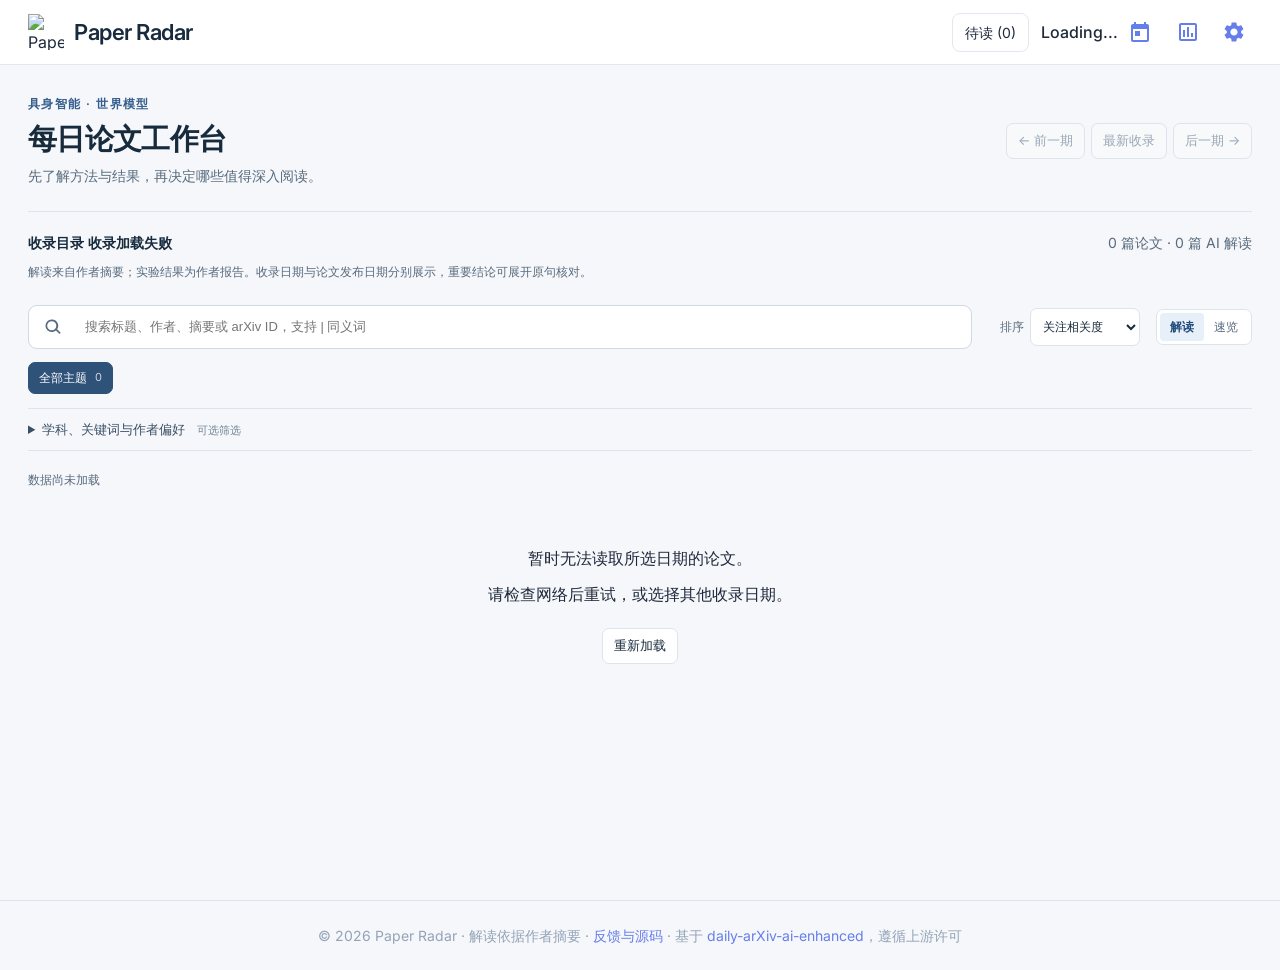
==== commit 831eb9c9: "fix: recover interrupted publication and make reading state resilient" ====
--- a/index.html
+++ b/index.html
@@ -8,9 +8,9 @@
     <link rel="icon" type="image/png" href="assets/logo2-removebg-preview.png">
     <link rel="shortcut icon" type="image/png" href="assets/logo2-removebg-preview.png">
     <link rel="stylesheet" href="css/styles.css">
-    <link rel="stylesheet" href="css/reading-list.css?v=20261102-workspace">
-    <link rel="stylesheet" href="css/paper-digest.css?v=20261102-workspace">
-    <link rel="stylesheet" href="css/research-workspace.css?v=20261102-workspace">
+    <link rel="stylesheet" href="css/reading-list.css?v=20261104-reliability">
+    <link rel="stylesheet" href="css/paper-digest.css?v=20261104-reliability">
+    <link rel="stylesheet" href="css/research-workspace.css?v=20261104-reliability">
     <link rel="stylesheet" href="https://fonts.googleapis.com/css2?family=Inter:wght@300;400;500;600;700&display=swap">
     <link rel="stylesheet" href="https://cdn.jsdelivr.net/npm/flatpickr/dist/flatpickr.min.css">
     <script src="https://cdn.jsdelivr.net/npm/flatpickr"></script>
@@ -19,7 +19,7 @@
     <script src="js/auth-config.js"></script>
     <script src="js/auth.js"></script>
     <!-- Data Source Configuration -->
-    <script src="js/data-config.js?v=20261102-workspace"></script>
+    <script src="js/data-config.js?v=20261104-reliability"></script>
     <script>
         // Check authentication on page load
         Auth.requireAuth();
@@ -193,10 +193,10 @@
         </section>
 
         <main>
-            <div class="date-picker-modal" id="datePickerModal">
+            <div class="date-picker-modal" id="datePickerModal" role="dialog" aria-modal="true" aria-labelledby="datePickerTitle">
                 <div class="date-picker-content">
                     <div class="date-picker-body">
-                        <h3 class="date-picker-title">选择收录日期</h3>
+                        <div class="date-picker-heading"><h3 class="date-picker-title" id="datePickerTitle">选择收录日期</h3><button id="closeDatePicker" type="button" class="workspace-button" aria-label="关闭日期选择器">关闭</button></div>
                         <div class="flatpickr-container">
                             <input type="text" id="datepicker" placeholder="Select Date" data-input>
                         </div>
@@ -284,9 +284,9 @@
     </button>
 
     <script src="js/zotero-export.js?v=pdf-lookup-1"></script>
-    <script src="js/paper-digest.js?v=20261102-workspace"></script>
-    <script src="js/reading-list.js?v=20261102-workspace"></script>
-    <script src="js/research-workspace.js?v=20261102-workspace"></script>
-    <script src="js/app.js?v=20261102-workspace"></script>
+    <script src="js/paper-digest.js?v=20261104-reliability"></script>
+    <script src="js/reading-list.js?v=20261104-reliability"></script>
+    <script src="js/research-workspace.js?v=20261104-reliability"></script>
+    <script src="js/app.js?v=20261104-reliability"></script>
 </body>
 </html> 
--- a/css/reading-list.css
+++ b/css/reading-list.css
@@ -1,5 +1,7 @@
 .rl-button {padding: 8px 12px; border: 1px solid var(--border-color); border-radius: 8px; background: var(--card-bg-color); color: var(--text-color); font: inherit; cursor: pointer; display: inline-block; font-size: 14px;}
 .rl-button:hover, .rl-button[aria-pressed="true"], .rl-saved {background: var(--gradient-light); color: #53368a; border-color: var(--primary-color);}
+.rl-button:disabled {opacity:.65; cursor:wait;}
+.rl-storage-notice {padding:10px 12px; margin:12px 0; border:1px solid #d9b56a; border-radius:8px; background:#fff9e9; color:#725015; font-size:13px; line-height:1.6;}
 .rl-button:focus-visible, .rl-dialog a:focus-visible {outline: 3px solid var(--primary-color); outline-offset: 3px;}
 .rl-dialog {margin: auto; width: min(800px, 94vw); max-height: 90dvh; padding: 24px; border: 1px solid var(--border-color); border-radius: 18px; color: var(--text-color); background: var(--card-bg-color); overflow-y: auto; box-shadow: var(--shadow-lg);}
 .rl-dialog::backdrop {background: rgba(15,23,42,.5); backdrop-filter: blur(3px);}
--- a/css/research-workspace.css
+++ b/css/research-workspace.css
@@ -97,6 +97,14 @@
 .paper-navigation .navigation-hint { font-size:11px; color:#6e8093; margin:0 5px; }
 .paper-modal-footer { gap:14px; }
 .loading-container { grid-column:1/-1; }
+.feed-notice { gap:12px; min-height:180px; }
+.feed-notice .workspace-button { margin-top:10px; }
+.date-picker-heading { display:flex; justify-content:space-between; align-items:center; gap:12px; }
+.date-picker-heading .date-picker-title { margin:0; }
+.fallback-date-picker { display:grid; gap:12px; min-width:240px; padding:16px 0; }
+.fallback-date-picker label { display:flex; justify-content:space-between; align-items:center; gap:12px; }
+.fallback-date-picker label[hidden] { display:none; }
+.fallback-date-picker select { min-height:38px; border:1px solid var(--workspace-line); border-radius:6px; padding:7px; background:#fff; color:var(--workspace-ink); }
 footer { font-size:11px; color:#76879a; background:transparent; border-top:1px solid var(--workspace-line); }
 @media (max-width:1000px) {
   .workspace-toolbar { gap:12px; flex-wrap:wrap; }
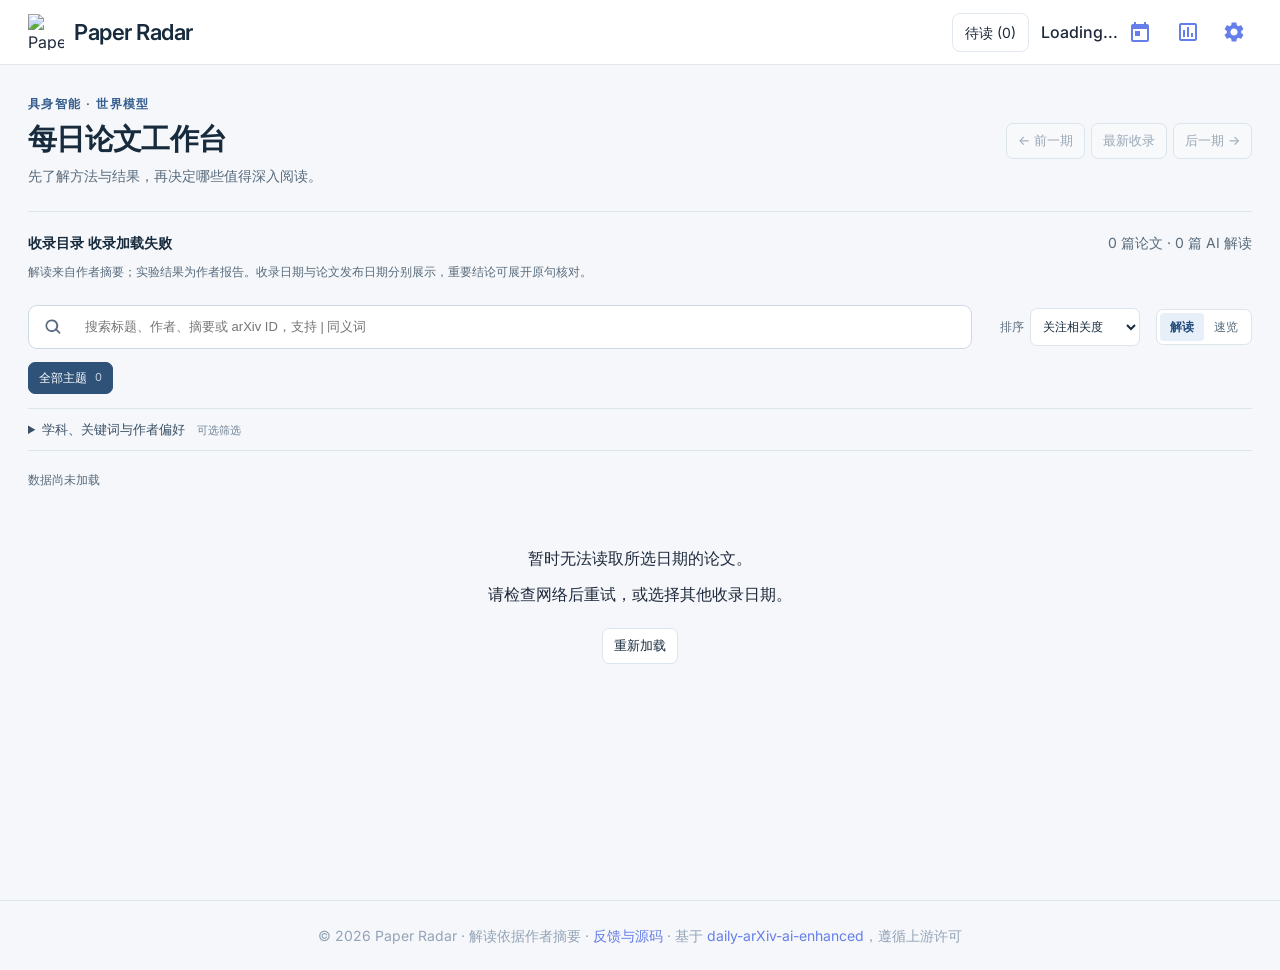
==== commit 1aa20a66: "perf: batch paper cards and reuse search and reading-list indexes" ====
--- a/index.html
+++ b/index.html
@@ -7,10 +7,10 @@
     <title>Paper Radar · 每日 arXiv 精选</title>
     <link rel="icon" type="image/png" href="assets/logo2-removebg-preview.png">
     <link rel="shortcut icon" type="image/png" href="assets/logo2-removebg-preview.png">
-    <link rel="stylesheet" href="css/styles.css">
-    <link rel="stylesheet" href="css/reading-list.css?v=20261104-reliability">
-    <link rel="stylesheet" href="css/paper-digest.css?v=20261104-reliability">
-    <link rel="stylesheet" href="css/research-workspace.css?v=20261104-reliability">
+    <link rel="stylesheet" href="css/styles.css?v=20261112-web-perf">
+    <link rel="stylesheet" href="css/reading-list.css?v=20261112-web-perf">
+    <link rel="stylesheet" href="css/paper-digest.css?v=20261112-web-perf">
+    <link rel="stylesheet" href="css/research-workspace.css?v=20261112-web-perf">
     <link rel="stylesheet" href="https://fonts.googleapis.com/css2?family=Inter:wght@300;400;500;600;700&display=swap">
     <link rel="stylesheet" href="https://cdn.jsdelivr.net/npm/flatpickr/dist/flatpickr.min.css">
     <script src="https://cdn.jsdelivr.net/npm/flatpickr"></script>
@@ -19,7 +19,7 @@
     <script src="js/auth-config.js"></script>
     <script src="js/auth.js"></script>
     <!-- Data Source Configuration -->
-    <script src="js/data-config.js?v=20261104-reliability"></script>
+    <script src="js/data-config.js?v=20261112-web-perf"></script>
     <script>
         // Check authentication on page load
         Auth.requireAuth();
@@ -217,6 +217,10 @@
                     <p>正在加载论文…</p>
                 </div>
             </div>
+            <div class="paper-pagination" id="paperPagination" hidden>
+                <p id="renderedPaperCount" role="status"></p>
+                <button id="loadMorePapers" type="button" class="workspace-button">继续显示 50 篇</button>
+            </div>
         </main>
 
         <div class="paper-modal" id="paperModal" role="dialog" aria-modal="true" aria-labelledby="modalTitle">
@@ -284,9 +288,9 @@
     </button>
 
     <script src="js/zotero-export.js?v=pdf-lookup-1"></script>
-    <script src="js/paper-digest.js?v=20261104-reliability"></script>
-    <script src="js/reading-list.js?v=20261104-reliability"></script>
-    <script src="js/research-workspace.js?v=20261104-reliability"></script>
-    <script src="js/app.js?v=20261104-reliability"></script>
+    <script src="js/paper-digest.js?v=20261112-web-perf"></script>
+    <script src="js/reading-list.js?v=20261112-web-perf"></script>
+    <script src="js/research-workspace.js?v=20261112-web-perf"></script>
+    <script src="js/app.js?v=20261112-web-perf"></script>
 </body>
 </html> 
--- a/css/styles.css
+++ b/css/styles.css
@@ -756,8 +756,7 @@
   background-color: rgba(0, 0, 0, 0.5);
   z-index: 1000;
   overflow-y: auto;
-  backdrop-filter: blur(5px);
-  -webkit-backdrop-filter: blur(5px);
+  overscroll-behavior: contain;
 }
 
 .paper-modal.active {
@@ -776,7 +775,12 @@
   max-height: calc(100vh - 120px);
   display: flex;
   flex-direction: column;
-  animation: modalFadeIn 0.3s ease;
+  animation: paperModalAppear 0.12s ease-out;
+}
+
+@keyframes paperModalAppear {
+  from { opacity: 0; }
+  to { opacity: 1; }
 }
 
 @keyframes modalFadeIn {
@@ -807,6 +811,8 @@
 .paper-modal-body {
   padding: 20px;
   overflow-y: auto;
+  overscroll-behavior: contain;
+  min-height: 0;
   flex: 1;
 }
 
--- a/css/paper-digest.css
+++ b/css/paper-digest.css
@@ -52,7 +52,24 @@
 .digest-abstract .original-abstract {font-size:15px; line-height:1.9;}
 .digest-more summary .digest-muted,.digest-abstract summary .digest-muted {margin-left:8px; font-size:12px; font-weight:400;}
 .digest-state {padding:12px; margin:10px 0; background:var(--gradient-light); border-radius:8px; font-size:13px;}
-.digest-pdf-frame {width:100%; height:70vh; border:0;}
+.digest-pdf-actions {display:flex; align-items:center; flex-wrap:wrap; gap:8px;}
+.digest-pdf-actions a,.digest-pdf-actions button,.digest-pdf-feedback button {display:inline-flex; align-items:center; justify-content:center; padding:9px 13px; border:1px solid var(--border-color); border-radius:7px; background:var(--card-bg-color); color:var(--text-color); font:inherit; font-size:13px; text-decoration:none; cursor:pointer;}
+.digest-pdf-actions .digest-pdf-primary {background:var(--primary-color); border-color:var(--primary-color); color:white;}
+.digest-pdf-actions :focus-visible,.digest-pdf-feedback button:focus-visible {outline:2px solid var(--primary-color); outline-offset:2px;}
+.digest-pdf-help {margin:10px 0 16px; font-size:13px;}
+.digest-pdf-reader {box-sizing:border-box; margin:auto; padding:0; width:calc(100vw - 24px); max-width:1440px; height:calc(100dvh - 24px); max-height:none; border:1px solid var(--border-color); border-radius:10px; background:var(--card-bg-color); color:var(--text-color); overflow:hidden;}
+.digest-pdf-reader[open] {display:flex; flex-direction:column;}
+.digest-pdf-reader::backdrop {background:rgba(16,23,39,.78);}
+.digest-pdf-toolbar {position:static; flex:none; display:flex; justify-content:space-between; align-items:center; gap:12px; padding:10px 14px; background:var(--card-bg-color); border-bottom:1px solid var(--border-color); box-shadow:none; backdrop-filter:none; -webkit-backdrop-filter:none;}
+.digest-pdf-caption {display:flex; align-items:baseline; gap:10px; min-width:0;}
+.digest-pdf-caption strong {font-size:15px; white-space:nowrap;}
+.digest-pdf-caption span {font-size:12px; color:var(--text-secondary); overflow-wrap:anywhere;}
+.digest-pdf-feedback {box-sizing:border-box; flex:none; min-height:44px; display:flex; align-items:center; justify-content:space-between; gap:8px; padding:6px 14px; border-bottom:1px solid var(--border-color);}
+.digest-pdf-feedback p {margin:0; font-size:12px; color:var(--text-secondary);}
+.digest-pdf-feedback button {flex:none; padding:4px 8px; font-size:12px;}
+.digest-pdf-feedback button[hidden] {display:none;}
+.digest-pdf-viewport {flex:1; min-height:0; overflow:hidden; contain:layout paint; background:#525659;}
+.digest-pdf-frame {display:block; width:100%; height:100%; border:0;}
 .digest-saved-dialog {margin:auto; width:min(960px,94vw); max-height:92dvh; overflow:auto; padding:24px; border:1px solid var(--border-color); border-radius:14px; background:var(--card-bg-color); color:var(--text-color);}
 .digest-saved-dialog::backdrop {background:rgba(0,0,0,.45);}
 .digest-saved-dialog .rl-heading {position:sticky; top:-24px; background:var(--card-bg-color); z-index:1; padding:12px 0;}
@@ -68,6 +85,13 @@
 .rl-entry button.rl-title {text-align:left; font:inherit; font-weight:600; color:var(--text-color); background:none; border:0; padding:0; cursor:pointer;}
 .paper-card:focus-visible {outline:3px solid var(--primary-color); outline-offset:3px;}
 @media(max-width:600px){
+  .digest-pdf-reader {width:100vw; max-width:none; height:100dvh; border:0; border-radius:0;}
+  .digest-pdf-toolbar {gap:6px; padding:8px;}
+  .digest-pdf-toolbar .digest-pdf-actions {gap:6px; flex-wrap:nowrap;}
+  .digest-pdf-toolbar .digest-pdf-actions a,.digest-pdf-toolbar .digest-pdf-actions button {padding:8px; font-size:12px; white-space:nowrap;}
+  .digest-pdf-caption {display:block;}
+  .digest-pdf-caption span {display:block; font-size:11px;}
+  .digest-pdf-feedback {padding:6px 8px; min-height:56px;}
   .digest-method-grid{grid-template-columns:1fr;gap:20px}
   .digest-method-grid .digest-section + .digest-section{border-left:0;padding-left:0}
   .digest-saved-dialog{padding:16px}
--- a/css/research-workspace.css
+++ b/css/research-workspace.css
@@ -1,7 +1,7 @@
 /* Reading workspace: restrained surfaces, clear hierarchy, and predictable controls. */
 :root { --workspace-ink:#172b3d; --workspace-muted:#586b7d; --workspace-line:#dce5ec; --workspace-accent:#355d8d; }
 body { background:#f5f7fa; }
-header { background:rgba(255,255,255,.96); backdrop-filter:blur(12px); }
+header { background:#fff; backdrop-filter:none; -webkit-backdrop-filter:none; }
 .header-content { max-width:1280px; padding:12px 28px; gap:20px; }
 .header-center { position:static; transform:none; margin-right:auto; order:-1; }
 .header-left { display:none; }
@@ -97,6 +97,10 @@
 .paper-navigation .navigation-hint { font-size:11px; color:#6e8093; margin:0 5px; }
 .paper-modal-footer { gap:14px; }
 .loading-container { grid-column:1/-1; }
+.paper-pagination {display:flex; flex-direction:column; align-items:center; gap:12px; padding:20px 16px 36px; overflow-anchor:none;}
+.paper-pagination[hidden] {display:none;}
+.paper-pagination p {margin:0; font-size:13px; color:var(--workspace-muted);}
+.paper-card .keyword-highlight,.paper-card .author-highlight {animation:none !important; transition:none;}
 .feed-notice { gap:12px; min-height:180px; }
 .feed-notice .workspace-button { margin-top:10px; }
 .date-picker-heading { display:flex; justify-content:space-between; align-items:center; gap:12px; }
